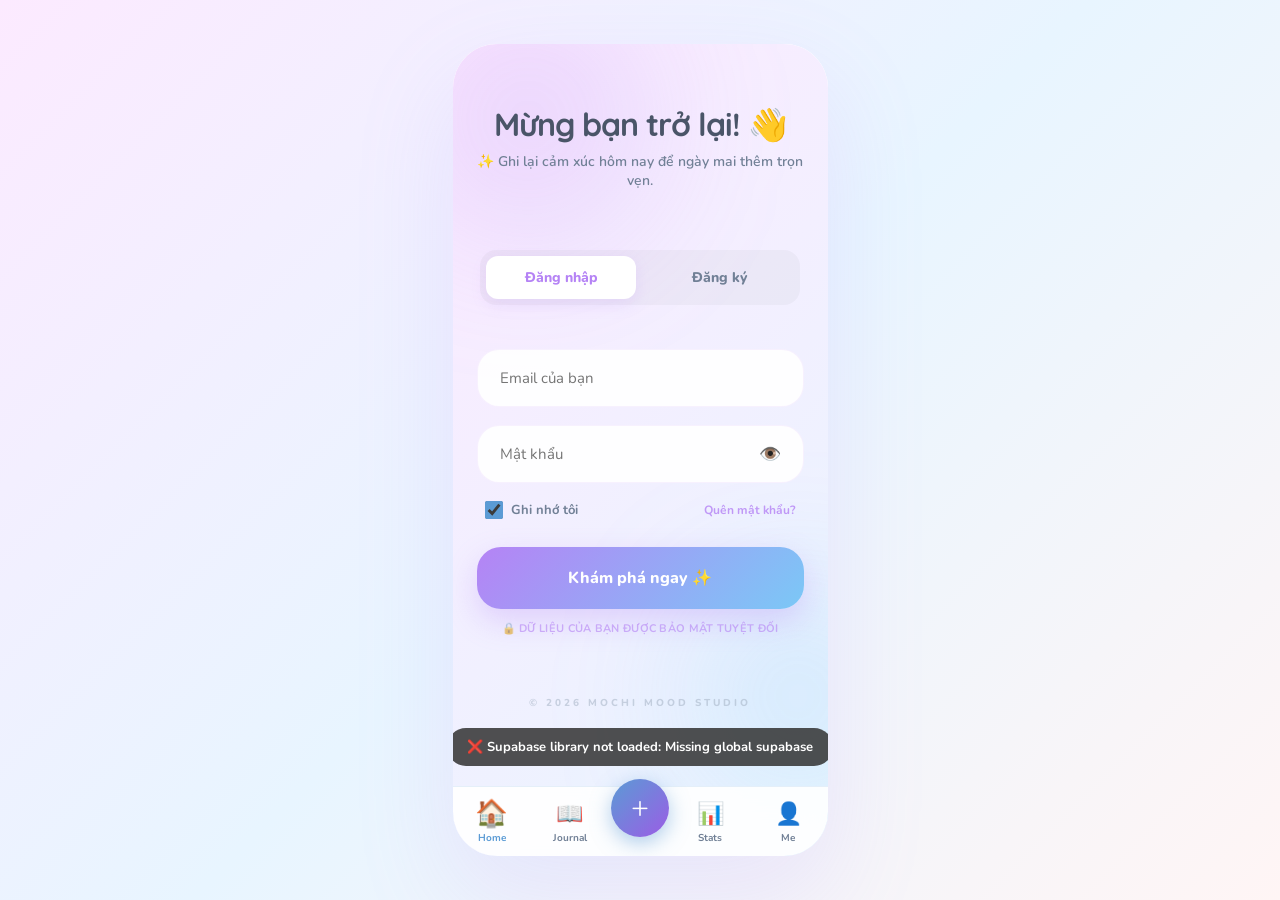
==== index.html @ 3e30e918 "refactor: flatten project structure by moving all files to root" ====
<!DOCTYPE html>
<html lang="vi">
<head>
  <script>
    // Tự động xóa sạch cache Service Worker để phục vụ phát triển (development mode)
    if ('serviceWorker' in navigator) {
      navigator.serviceWorker.getRegistrations().then(regs => {
        for (let reg of regs) reg.unregister();
      });
    }
    if ('caches' in window) {
      caches.keys().then(keys => {
        for (let key of keys) caches.delete(key);
      });
    }
  </script>
  <meta charset="UTF-8" />
  <meta name="viewport" content="width=device-width, initial-scale=1.0, viewport-fit=cover" />
  <title>Mochi Mood – Nhật ký cảm xúc của bạn ✨</title>
  <meta name="sb-url" content="https://eyjvkVvaweslcsfrjgbm.supabase.co" />
  <meta name="sb-key" content="sb_publishable_A7VDPI2kZVHI3D-C0dhsdA_kXlWSrO2" />
  <meta name="description" content="Ứng dụng nhật ký cảm xúc dễ thương, chữa lành. Ghi lại từng khoảnh khắc cuộc sống với Mochi Mood." />
  <link rel="preconnect" href="https://fonts.googleapis.com" />
  <link rel="preconnect" href="https://fonts.gstatic.com" crossorigin />
  <link href="https://fonts.googleapis.com/css2?family=Nunito:wght@400;500;600;700;800;900&family=Quicksand:wght@500;600;700&family=Playfair+Display:ital,wght@0,700;0,900;1,700&display=swap" rel="stylesheet" />
  <link rel="stylesheet" href="style.css" />
  <link rel="manifest" href="manifest.json" />
  <meta name="theme-color" content="#b583f5" />
  <link rel="apple-touch-icon" href="icon.png" />
  <link rel="icon" type="image/png" href="icon.png" />
</head>
<body>
  <!-- Desktop wrapper -->
  <div class="desktop-bg">
    <div class="phone-frame">


      <!-- ===================== SCREENS ===================== -->
      
      <!-- SCREEN: AUTH -->
      <div class="screen active" id="screen-auth">
        <!-- Decorative Blobs -->
        <div class="auth-blob blob-1"></div>
        <div class="auth-blob blob-2"></div>

        <div id="auth-header" class="auth-header-container">
          <h1 class="auth-header-title" id="auth-title">Mừng bạn trở lại! 👋</h1>
          <p class="auth-header-sub" id="auth-subtitle">✨ Ghi lại cảm xúc hôm nay để ngày mai thêm trọn vẹn.</p>
        </div>

        <div class="auth-tabs-container">
          <button id="auth-tab-login" class="auth-tab-btn active" onclick="switchAuthTab('login')">Đăng nhập</button>
          <button id="auth-tab-register" class="auth-tab-btn" onclick="switchAuthTab('register')">Đăng ký</button>
        </div>

        <div id="auth-form" class="auth-form-container">
          <!-- Register Only: Username -->
          <div id="auth-username-container" class="auth-field-container">
            <input type="text" id="auth-username" class="auth-input" placeholder="Tên hiển thị (VD: Mochi)">
          </div>

          <div class="auth-input-group">
            <input type="email" id="auth-email" class="auth-input" placeholder="Email của bạn">
          </div>
          
          <div class="auth-input-group">
            <div class="password-input-wrapper">
              <input type="password" id="auth-password" class="auth-input" placeholder="Mật khẩu">
              <button type="button" class="password-toggle-btn" onclick="togglePasswordVisibility('auth-password', this)">👁️</button>
            </div>
          </div>

          <!-- Register Only: Confirm Password -->
          <div id="auth-confirm-container" class="auth-field-container">
            <div class="password-input-wrapper">
              <input type="password" id="auth-confirm-password" class="auth-input" placeholder="Xác nhận mật khẩu">
              <button type="button" class="password-toggle-btn" onclick="togglePasswordVisibility('auth-confirm-password', this)">👁️</button>
            </div>
          </div>

          <!-- Login Only: Remember Me & Forgot Password -->
          <div id="auth-login-extras" class="auth-remember-row">
            <label class="auth-checkbox-group">
              <input type="checkbox" id="auth-remember" checked>
              <span class="auth-checkbox-label">Ghi nhớ tôi</span>
            </label>
            <a href="#" class="auth-forgot-link" onclick="showToast('💌 Tính năng sẽ sớm ra mắt!')">Quên mật khẩu?</a>
          </div>

          <button id="auth-submit-btn" class="auth-primary-btn" onclick="handleAuthSubmit()">Khám phá ngay ✨</button>
        </div>



        <p class="auth-security-notice">🔒 DỮ LIỆU CỦA BẠN ĐƯỢC BẢO MẬT TUYỆT ĐỐI</p>
        
        <p class="auth-footer-text">© 2026 Mochi Mood Studio</p>
      </div>

      <!-- SCREEN: HOME -->
      <div class="screen" id="screen-home">
        <!-- Clouds decoration -->
        <div class="cloud cloud-1">☁️</div>
        <div class="cloud cloud-2">☁️</div>
        <div class="cloud cloud-3">⛅</div>

        <div class="home-header">
          <div>
            <h1 class="greeting" id="greetingText">Chào buổi sáng! 🌸</h1>
            <p class="greeting-sub">Hôm nay là một ngày tuyệt vời để<br/>ghi lại những khoảnh khắc đáng nhớ</p>
          </div>
        </div>

        <div class="date-pill">
          <span>📅</span>
          <span id="currentDate">04 Tháng 5, 2026</span>
        </div>
        <!-- Streak Badge -->
        <div id="streakBadge" style="display:none;background:linear-gradient(135deg,#ff9a4d,#ff6b35);color:white;font-size:11px;font-weight:800;padding:5px 12px;border-radius:20px;margin:0 16px 4px;width:fit-content;align-items:center;gap:4px;box-shadow:0 2px 8px rgba(255,107,53,0.35);"></div>

        <!-- Partner Widget -->
        <div class="partner-widget" id="partnerWidget" onclick="showPartnerModal()">
          <div class="partner-widget-left">
            <div class="partner-avatar-sm">🐻</div>
            <div class="partner-dot online"></div>
          </div>
          <div class="partner-widget-info">
            <div class="partner-widget-name">Gấu của bạn 🐻</div>
            <div class="partner-widget-mood">😴 Buồn ngủ · hôm nay lúc 07:30</div>
          </div>
          <div class="partner-widget-react" onclick="event.stopPropagation();sendHeartToPartner()">
            <span id="partnerHeartBtn">🤍</span>
          </div>
        </div>

        <!-- Self-Care Rituals Widget -->
        <div id="ritualsWidget"></div>

        <!-- Highlight Cards Container -->
        <div id="homeHighlights">
          <!-- Injected by JS -->
        </div>

        <!-- Timeline -->
        <div class="timeline-container" id="timelineContainer">
          <!-- Items injected by JS -->
        </div>
      </div>

      <!-- SCREEN: JOURNAL -->
      <div class="screen" id="screen-journal">
        <div class="page-header">
          <h2 class="page-title">📖 Nhật ký</h2>
          <div class="view-toggle">
            <button class="view-btn active" id="listViewBtn" onclick="setView('list')">≡</button>
            <button class="view-btn" id="gridViewBtn" onclick="setView('grid')">⊞</button>
          </div>
        </div>

        <div class="search-bar">
          <span class="search-icon">🔍</span>
          <input type="text" placeholder="Tìm kiếm nhật ký..." class="search-input" id="journalSearch" oninput="filterJournal()" />
        </div>

        <div class="filter-chips">
          <button class="chip active" onclick="filterByMood('all', this)">Tất cả</button>
          <button class="chip" onclick="filterByMood('love', this)">❤️ Yêu</button>
          <button class="chip" onclick="filterByMood('happy', this)">⭐ Hào hứng</button>
          <button class="chip" onclick="filterByMood('peaceful', this)">💙 Bình yên</button>
          <button class="chip" onclick="filterByMood('tired', this)">😴 Mệt mỏi</button>
        </div>

        <div class="journal-list" id="journalList">
          <!-- Injected by JS -->
        </div>
      </div>

      <!-- SCREEN: STATS -->
      <div class="screen" id="screen-stats">
        <div class="stats-header" style="display:flex;justify-content:space-between;align-items:center;margin-bottom:20px;padding:0 4px">
          <div class="page-title">📊 Thống kê</div>
          <div class="stats-header-icons" style="display:flex;gap:8px;align-items:center">
            <div class="notif-bell-wrapper" onclick="window.toggleNotifCenter()" style="position:relative;cursor:pointer">
              <button class="icon-btn" style="background:white;box-shadow:0 4px 12px rgba(0,0,0,0.05);border-radius:50%;width:40px;height:40px;border:none;font-size:18px">🔔</button>
              <span id="notifCount" class="notif-badge" style="display:none">0</span>
            </div>
            <button class="icon-btn" onclick="showSecurityModal()" style="background:white;box-shadow:0 4px 12px rgba(0,0,0,0.05);border-radius:50%;width:40px;height:40px;border:none;font-size:18px">🔒</button>
          </div>
        </div>

        <!-- Calendar -->
        <div class="pastel-card" id="statsCalCard">
          <div class="calendar-nav">
            <button class="nav-arrow" onclick="changeMonth(-1)">‹</button>
            <span class="calendar-month" id="calMonth">May, 2026</span>
            <button class="nav-arrow" onclick="changeMonth(1)">›</button>
          </div>
          <div class="calendar-grid" id="calendarGrid">
            <!-- Injected by JS -->
          </div>
        </div>



        <div class="stats-card" id="statsPieCard">
          <div class="stats-card-title">🥧 Phân bổ cảm xúc tháng này</div>
          <div class="pie-wrapper" style="position:relative; display:flex; justify-content:center; align-items:center; padding: 20px 0;">
            <canvas id="moodPieChart" width="240" height="240" style="cursor:pointer"></canvas>
            <div id="pieTooltip" class="pie-tooltip" style="display:none"></div>
          </div>
        </div>

        <div style="height:80px"></div>
      </div>

      <!-- MODAL: Photo Gallery -->
      <div class="modal-overlay" id="photoGalleryModal" onclick="closeModal('photoGalleryModal',event)">
        <div class="modal-sheet full-sheet">
          <div class="sheet-handle"></div>
          <h3 class="modal-title">🖼️ Bộ sưu tập ảnh</h3>
          <p class="modal-sub" id="gallerySubtitle">Tất cả ảnh bạn đã lưu trong nhật ký</p>
          <div id="galleryGrid" class="gallery-grid"></div>
          <div id="galleryEmpty" style="display:none;text-align:center;padding:40px 0;color:#a0aec0;font-size:13px">🌸 Chưa có ảnh nào được lưu.<br/>Hãy thêm ảnh khi viết nhật ký nhé!</div>
          <button class="close-btn" onclick="closeModal('photoGalleryModal')">Đóng</button>
        </div>
      </div>

      <!-- SCREEN: ME -->
      <div class="screen" id="screen-me">
        <div class="profile-header">
          <div class="avatar-wrapper" onclick="openAvatarEdit()">
            <div class="avatar" id="profileAvatar">🐰</div>
            <div class="avatar-badge">✨</div>
          </div>
          <div class="profile-name" id="profileName">Mochi Chan</div>
          <div class="profile-sub" id="profileBio">Yêu cuộc sống từng khoảnh khắc nhỏ 🌸</div>
        </div>

        <!-- Streak -->
        <div class="streak-card">
          <div class="streak-item">
            <span class="streak-num" id="meStreakNum">0</span>
            <span class="streak-label">🔥 Streak</span>
          </div>
          <div class="streak-divider"></div>
          <div class="streak-item">
            <span class="streak-num" id="meTotalEntries">0</span>
            <span class="streak-label">📝 Nhật ký</span>
          </div>
          <div class="streak-divider"></div>
          <div class="streak-item">
            <span class="streak-num" id="meTotalDays">0</span>
            <span class="streak-label">📅 Ngày</span>
          </div>
        </div>

        <!-- Partner Card: Shows when connected -->
        <div class="partner-connect-card" id="partnerCard" style="display:none">
          <div class="partner-connect-header">
            <div class="partner-connect-title">💑 Bạn đồng hành</div>
            <div class="partner-connect-sub">Chia sẻ nhật ký với người thân yêu</div>
          </div>
          <div id="partnerConnectedView">
            <div class="partner-profile-row">
              <div class="partner-profile-pair">
                <div class="pair-avatar me">🐰</div>
                <div class="pair-heart">💕</div>
                <div class="pair-avatar them">🐻</div>
              </div>
              <div class="partner-profile-info">
                <div class="partner-name-big">Gấu của bạn 🐻</div>
                <div class="partner-status-row"><span class="online-dot"></span> Đang hoạt động</div>
              </div>
            </div>
            <div class="partner-action-row">
              <button class="partner-btn view" onclick="showSharedTimeline()">👁️ Xem nhật ký chung</button>
              <button class="partner-btn msg" onclick="showPartnerChat()">💌 Nhắn tin nhanh</button>
            </div>
            <div class="partner-privacy-row">
              <span class="partner-privacy-label">🔒 Quyền riêng tư</span>
              <select class="privacy-select" id="privacyLevel">
                <option value="all">Chia sẻ tất cả</option>
                <option value="mood">Chỉ mood, không text</option>
                <option value="none">Không chia sẻ tạm thời</option>
              </select>
            </div>
            <button class="partner-disconnect-btn" onclick="disconnectPartner()">Ngắt kết nối</button>
          </div>
        </div>

        <!-- Badges -->
        <div class="pastel-card">
          <h3 class="card-title">🏆 Thành tựu của tôi</h3>
          <div class="badge-grid" id="badgeGrid">
            <div class="badge locked" id="badge-newbie" title="Viết nhật ký đầu tiên">🐣<span>Lính mới</span></div>
            <div class="badge locked" id="badge-streak7" title="Đạt chuỗi 7 ngày liên tiếp">🔥<span>Bền bỉ</span></div>
            <div class="badge locked" id="badge-moods" title="Trải nghiệm 5 loại cảm xúc">🌈<span>Đa cảm</span></div>
            <div class="badge locked" id="badge-photo" title="Lưu giữ khoảnh khắc với ảnh">📸<span>Nghệ sĩ</span></div>
            <div class="badge locked" id="badge-partner" title="Kết nối với người thương">💖<span>Gắn kết</span></div>
            <div class="badge locked" id="badge-master" title="Đạt chuỗi 30 ngày liên tiếp">🏆<span>Master</span></div>
          </div>
        </div>

        <!-- Premium Connection Card (Shows when not connected) -->
        <div id="partnerDisconnectedView">
          <div class="me-section-title">Kết nối</div>
          <div class="me-premium-card">
            <div class="me-id-container">
              <div class="me-id-label-row">
                <span class="me-id-label">Mã cá nhân của bạn</span>
              </div>
              <div class="me-id-display-box" onclick="copyMyId()">
                <span class="me-id-value" id="myIdDisplay">CHƯA CÓ MÃ</span>
                <span class="me-id-copy-hint">Sao chép 📋</span>
              </div>
              <p style="font-size:11px;color:#a0aec0;margin:0;text-align:center">Chia sẻ mã này để người thương tìm thấy bạn nhé! ✨</p>
            </div>
            
            <div style="height:20px;border-bottom:1px solid rgba(0,0,0,0.03);margin-bottom:20px"></div>
            
            <div class="me-connect-title">Kết nối với người thương</div>
            <div class="me-connect-row">
              <input type="text" id="partnerIdInput" class="me-connect-input" placeholder="Nhập mã 6 ký tự...">
              <button onclick="connectPartner()" class="me-connect-btn">Kết nối</button>
            </div>
            <div id="partnerStatus" style="font-size:12px;color:#718096;margin-top:10px;text-align:center">Chưa kết nối</div>
          </div>
        </div>

        <!-- Mochi Shop Entrance -->
        <div class="me-section-title">Tiệm tạp hóa Mochi 🏪</div>
        <div class="me-premium-card" onclick="window.openMochiShop()" style="cursor:pointer; background:linear-gradient(135deg, rgba(255,240,245,0.8), rgba(240,245,255,0.8)); border:1.5px solid rgba(181,131,245,0.25); box-shadow:0 8px 24px rgba(181,131,245,0.08); margin-bottom: 24px;">
          <div style="display:flex; justify-content:space-between; align-items:center;">
            <div style="display:flex; align-items:center; gap:16px;">
              <span style="font-size:32px">🏪</span>
              <div>
                <div style="font-weight:800; font-size:15px; color:var(--text)">Ghé tiệm tạp hóa Mochi</div>
                <div style="font-size:12px; color:#718096; margin-top:2px;">Dùng hạt sương 💧 đổi khung và quà xịn sò</div>
              </div>
            </div>
            <div style="display:flex; align-items:center; gap:8px; background:white; padding:6px 12px; border-radius:20px; box-shadow:0 4px 10px rgba(0,0,0,0.03);">
              <span style="font-size:14px">💧</span>
              <span id="meDewsCount" style="font-weight:900; font-size:14px; color:#3182ce">0</span>
              <span style="font-size:14px; color:#cbd5e0; margin-left:4px">›</span>
            </div>
          </div>
        </div>

        <!-- Premium Settings Card -->
        <div class="me-section-title">Cài đặt</div>
        <div class="me-premium-card">
          <div class="me-setting-item">
            <div class="me-setting-icon-box">🖼️</div>
            <div class="me-setting-content">
              <div class="me-setting-label">Hình nền theo ảnh</div>
              <div class="me-setting-sub">Tự động đổi màu nền theo ảnh nhật ký</div>
            </div>
            <label class="toggle"><input type="checkbox" checked id="wallpaperToggle" onchange="toggleWallpaper()"/><span class="slider"></span></label>
          </div>
          
          <div class="me-setting-item" onclick="showLanguageModal()">
            <div class="me-setting-icon-box">🌐</div>
            <div class="me-setting-content">
              <div class="me-setting-label">Ngôn ngữ</div>
              <div class="me-setting-sub">Chọn ngôn ngữ hiển thị ưu thích</div>
            </div>
            <div class="me-setting-right">
              <span class="me-setting-value" id="langValue">Tiếng Việt</span>
              <span class="me-setting-arrow">›</span>
            </div>
          </div>

          <div class="me-setting-item" onclick="showMoodSetModal()">
            <div class="me-setting-icon-box">😊</div>
            <div class="me-setting-content">
              <div class="me-setting-label">Bộ cảm xúc</div>
              <div class="me-setting-sub">Thay đổi phong cách emoji Mochi</div>
            </div>
            <div class="me-setting-right">
              <span class="me-setting-value" id="moodSetValue">Mochi</span>
              <span class="me-setting-arrow">›</span>
            </div>
          </div>

          <div class="me-setting-item" onclick="showSecurityModal()">
            <div class="me-setting-icon-box">🔒</div>
            <div class="me-setting-content">
              <div class="me-setting-label">Bảo mật ứng dụng</div>
              <div class="me-setting-sub">FaceID, vân tay hoặc mật khẩu</div>
            </div>
            <div class="me-setting-right">
              <span class="me-setting-value" id="securityValue">FaceID</span>
              <span class="me-setting-arrow">›</span>
            </div>
          </div>

          <div class="me-setting-item" onclick="window.showPwaInstallModal()">
            <div class="me-setting-icon-box">📱</div>
            <div class="me-setting-content">
              <div class="me-setting-label">Cài đặt ứng dụng (PWA)</div>
              <div class="me-setting-sub">Cài đặt Mochi Mood vào màn hình chính</div>
            </div>
            <div class="me-setting-right">
              <span class="me-setting-value" id="pwaStatusValue" style="color: var(--accent); font-weight: 800;">Xem</span>
              <span class="me-setting-arrow">›</span>
            </div>
          </div>

          <div class="me-setting-item" onclick="showNotifModal()">
            <div class="me-setting-icon-box">🔔</div>
            <div class="me-setting-content">
              <div class="me-setting-label">Nhắc nhở viết nhật ký</div>
              <div class="me-setting-sub">Nhận thông báo ghi lại cảm xúc hàng ngày</div>
            </div>
            <div class="me-setting-right">
              <span class="me-setting-value" id="reminderValue">21:00</span>
              <span class="me-setting-arrow">›</span>
            </div>
          </div>
        </div>
        <button onclick="logout()" style="width: calc(100% - 32px); margin: 0 16px 20px; padding: 16px; background: rgba(255, 0, 0, 0.05); color: #ff4d4f; border: 1px solid rgba(255, 0, 0, 0.1); border-radius: 18px; font-weight: 800; font-size: 14px; cursor: pointer;">Đăng xuất 👋</button>
        <div style="height:80px"></div>
      </div>

      <!-- ===================== FAB + MODALS ===================== -->

      <!-- Camera Live Preview Modal -->
      <div class="modal-overlay" id="cameraModal" onclick="if(event.target===this) closeCameraModal()">
        <div class="modal-sheet camera-sheet">
          <div class="sheet-handle"></div>
          <!-- Photo count badge -->
          <div id="camPhotoCount" class="cam-count-badge" style="display:none">📸 <span id="camCountNum">0</span> ảnh</div>
          <div class="camera-preview-wrapper">
            <video id="cameraVideo" class="camera-video mirrored" autoplay playsinline></video>
            <canvas id="cameraCanvas" style="display:none"></canvas>
            <div class="camera-frame-overlay">
              <div class="camera-corner tl"></div>
              <div class="camera-corner tr"></div>
              <div class="camera-corner bl"></div>
              <div class="camera-corner br"></div>
            </div>
          </div>
          <div class="camera-controls">
            <button class="cam-ctrl-btn" onclick="flipCamera()" title="Đổi camera" id="flipBtn">🔀</button>
            <button class="cam-shutter-btn" onclick="takePhoto()" id="shutterBtn">
              <div class="shutter-ring"><div class="shutter-inner"></div></div>
            </button>
            <button class="cam-ctrl-btn" onclick="closeCameraModal()" title="Đóng">✕</button>
          </div>
          <!-- Captured thumbnails strip -->
          <div id="camThumbnailStrip" class="cam-thumbnail-strip" style="display:none">
            <div id="camThumbList" class="cam-thumb-list"></div>
            <button class="cam-done-btn" onclick="doneMultiPhoto()">✅ Xong (<span id="camDoneCount">0</span> ảnh)</button>
          </div>
          <!-- Single photo preview (after shutter) -->
          <div id="photoPreviewRow" class="photo-preview-row" style="display:none">
            <img id="capturedPreview" class="captured-img" src="" alt="ảnh vừa chụp"/>
            <div class="photo-actions">
              <button class="photo-action-btn retry" onclick="retakePhoto()">🔁 Chụp lại</button>
              <button class="photo-action-btn add-more" onclick="addMorePhoto()">➕ Thêm ảnh</button>
              <button class="photo-action-btn use" onclick="usePhoto()">✅ Dùng</button>
            </div>
          </div>
        </div>
      </div>


      <!-- MODAL: Camera Source Selection -->
      <div class="modal-overlay" id="cameraSourceModal" onclick="if(event.target===this) this.classList.remove('open')">
        <div class="modal-sheet source-sheet">
          <div class="sheet-handle"></div>
          <div class="source-title">Thêm hình ảnh 📸</div>
          <div class="source-options">
            <div class="source-opt" onclick="openLiveCamera()">
              <div class="source-icon">📷</div>
              <div class="source-label">Chụp ảnh mới</div>
            </div>
            <div class="source-opt" onclick="document.getElementById('albumInput').click(); document.getElementById('cameraSourceModal').classList.remove('open')">
              <div class="source-icon">🖼️</div>
              <div class="source-label">Chọn từ album</div>
            </div>
          </div>
          <button class="source-cancel" onclick="document.getElementById('cameraSourceModal').classList.remove('open')">Hủy</button>
        </div>
      </div>
      <input type="file" accept="image/*" multiple id="albumInput" style="display:none" onchange="useAlbumPhotos(event)"/>

      <!-- MODAL: Mood Picker (Step 1) -->
      <div class="modal-overlay" id="moodPickerModal" onclick="closeMoodPicker(event)">
        <div class="modal-sheet" id="moodPickerSheet">
          <div class="sheet-handle"></div>
          <h3 class="modal-title">Chọn cảm xúc</h3>
          <p class="modal-sub">Chạm vào emoji để bắt đầu viết nhật ký.</p>
          <div class="emoji-grid" id="moodPickerGrid">
            <!-- Rendered dynamically by entry.js -->
          </div>
          <button class="close-btn" onclick="closeMoodPicker()">Đóng</button>
        </div>
      </div>


      <!-- MODAL: Write Entry (Step 2) -->
      <div class="modal-overlay" id="writeModal" onclick="closeWriteModal(event)">
        <div class="modal-sheet full-sheet" id="writeSheet">
          <div class="sheet-handle"></div>
          <div class="write-header">
            <div class="selected-mood-badge" id="selectedMoodBadge">❤️ Yêu</div>
            <div class="write-time" id="writeTime">09:17</div>
          </div>
          <textarea class="write-textarea" id="writeTextarea" placeholder="Hôm nay bạn có gì muốn kể không?..."></textarea>

          <!-- Activity tags -->
          <div class="activity-section">
            <p class="activity-title" style="display:flex;justify-content:space-between;align-items:center">
              <span>🏷️ Hoạt động</span>
              <button onclick="toggleCustomTagInput()" style="background:none;border:none;color:var(--accent);font-size:12px;font-weight:700;cursor:pointer">+ Thêm tag</button>
            </p>
            <div id="customTagInputRow" style="display:none;margin-bottom:10px;gap:6px">
              <input type="text" id="customTagInput" placeholder="Ví dụ: ☕ Cà phê" style="flex:1;padding:8px 12px;border:1px solid #e2e8f0;border-radius:8px;font-family:inherit;font-size:12px;outline:none" onkeypress="if(event.key==='Enter') addCustomTag()">
              <button onclick="addCustomTag()" style="padding:8px 12px;background:var(--accent);color:white;border:none;border-radius:8px;font-weight:700;cursor:pointer">Thêm</button>
            </div>
            <div class="activity-chips" id="activityChips">
              <!-- Rendered by JS -->
            </div>
          </div>


          <!-- Image preview -->
          <div class="image-preview-area" id="imagePreviewArea" style="display:none">
            <div class="img-preview-list" id="imgPreviewList"></div>
          </div>

          <!-- Share with partner toggle -->
          <div class="share-partner-row" id="sharePartnerRow">
            <span class="share-partner-label">🔗 Chia sẻ với Gấu của bạn 🐻</span>
            <label class="toggle"><input type="checkbox" id="shareWithPartner" checked/><span class="slider"></span></label>
          </div>

          <div class="write-toolbar">
            <button class="toolbar-btn" title="Thêm ảnh" onclick="showCameraSource()">📷</button>
            <button class="save-btn" onclick="saveEntry()">Lưu 💾</button>
          </div>

        </div>
      </div>

      <!-- MODAL: Day Detail -->
      <div class="modal-overlay" id="dayDetailModal" onclick="closeDayDetail(event)">
        <div class="modal-sheet full-sheet" id="dayDetailSheet">
          <div class="sheet-handle"></div>
          <div class="day-detail-header" style="display:flex;align-items:center;justify-content:space-between;margin-bottom:16px">
            <button class="nav-arrow" onclick="prevDay()">‹</button>
            <div style="flex:1;text-align:center">
              <div class="day-detail-date" id="detailDate">3 Tháng 5, 2026</div>
              <div class="day-detail-dow" id="detailDow" style="display:inline-block;margin-right:8px">Chủ Nhật</div>
              <button onclick="openAddEventModal()" style="background:none;border:none;color:var(--accent);font-weight:800;font-size:12px;cursor:pointer;padding:4px 8px;border-radius:12px;background:#f7f0ff">+ Sự kiện</button>
            </div>
            <button class="nav-arrow" onclick="nextDay()">›</button>
          </div>
          <div id="dayDetailContent" class="day-detail-content"></div>
        </div>
      </div>

      <!-- MODAL: Add Event -->
      <div class="modal-overlay" id="eventModal" onclick="closeModal('eventModal',event)">
        <div class="modal-sheet">
          <div class="sheet-handle"></div>
          <h3 class="modal-title">📅 Thêm sự kiện</h3>
          <p class="modal-sub" id="eventModalDate">Cho ngày 20 Tháng 5, 2026</p>
          
          <label style="font-size:12px;font-weight:700;color:#718096;display:block;margin-bottom:6px">Tên sự kiện</label>
          <input type="text" id="eventNameInput" placeholder="VD: Nhận lương, Kỷ niệm..." maxlength="30"
            style="width:100%;padding:10px 14px;border:1.5px solid #e2e8f0;border-radius:12px;font-family:inherit;font-size:14px;font-weight:600;outline:none;box-sizing:border-box;margin-bottom:12px"
            onfocus="this.style.borderColor='#b583f5'" onblur="this.style.borderColor='#e2e8f0'">
            
          <label style="font-size:12px;font-weight:700;color:#718096;display:block;margin-bottom:6px">Icon</label>
          <div class="emoji-grid" style="grid-template-columns:repeat(6,1fr);margin-bottom:12px">
            <div class="emoji-item event-icon-opt" onclick="selectEventIcon('💰', this)"><div class="emoji-face">💰</div></div>
            <div class="emoji-item event-icon-opt" onclick="selectEventIcon('🎂', this)"><div class="emoji-face">🎂</div></div>
            <div class="emoji-item event-icon-opt" onclick="selectEventIcon('✈️', this)"><div class="emoji-face">✈️</div></div>
            <div class="emoji-item event-icon-opt" onclick="selectEventIcon('🎉', this)"><div class="emoji-face">🎉</div></div>
            <div class="emoji-item event-icon-opt" onclick="selectEventIcon('💑', this)"><div class="emoji-face">💑</div></div>
            <div class="emoji-item event-icon-opt" onclick="selectEventIcon('🗓️', this)"><div class="emoji-face">🗓️</div></div>
          </div>

          <label style="font-size:12px;font-weight:700;color:#718096;display:block;margin-bottom:6px">Lặp lại</label>
          <select id="eventRepeatSelect" style="width:100%;padding:10px 14px;border:1.5px solid #e2e8f0;border-radius:12px;font-family:inherit;font-size:14px;font-weight:600;outline:none;box-sizing:border-box;margin-bottom:20px;appearance:none;background:white">
            <option value="none">Không lặp (Chỉ một lần)</option>
            <option value="monthly">Hàng tháng (Cùng ngày này)</option>
            <option value="yearly">Hàng năm (Cùng ngày tháng này)</option>
          </select>

          <button onclick="saveCustomEvent()" style="width:100%;padding:14px;background:linear-gradient(135deg,#b583f5,#7bc8f6);color:white;border:none;border-radius:16px;font-weight:800;font-size:15px;cursor:pointer;font-family:inherit">💾 Lưu sự kiện</button>
          <button class="close-btn" onclick="closeModal('eventModal')">Hủy</button>
        </div>
      </div>

      <div class="modal-overlay" id="securityModal" onclick="closeModal('securityModal',event)">
        <div class="modal-sheet">
          <div class="sheet-handle"></div>
          <h3 class="modal-title">🔒 Bảo mật ứng dụng</h3>
          <p class="modal-sub">Chọn phương thức bảo vệ nhật ký của bạn</p>
          <div class="emoji-grid" style="grid-template-columns: 1fr; gap: 8px;">
            <div class="emoji-item" onclick="selectSecurityOption('pin')" style="flex-direction: row; justify-content: space-between; padding: 16px; width: 100%; box-sizing: border-box;">
              <div style="display: flex; align-items: center; gap: 12px;">
                <span style="font-size: 24px;">🔢</span>
                <span style="font-size: 14px; font-weight: 700;">Mã PIN</span>
              </div>
              <span style="color: #cbd5e0;">›</span>
            </div>
            <div class="emoji-item" onclick="selectSecurityOption('none')" style="flex-direction: row; justify-content: space-between; padding: 16px; width: 100%; box-sizing: border-box;">
              <div style="display: flex; align-items: center; gap: 12px;">
                <span style="font-size: 24px;">🚫</span>
                <span style="font-size: 14px; font-weight: 700;">Tắt bảo mật</span>
              </div>
              <span style="color: #cbd5e0;">›</span>
            </div>
          </div>
          <button class="close-btn" onclick="closeModal('securityModal')">Hủy</button>
        </div>
      </div>

      <!-- MODAL: Notif -->
      <div class="modal-overlay" id="notifModal" onclick="closeModal('notifModal',event)">
        <div class="modal-sheet">
          <div class="sheet-handle"></div>
          <h3 class="modal-title">🔔 Nhắc nhở viết nhật ký</h3>
          <p class="modal-sub">Chọn giờ bạn muốn được nhắc nhở mỗi ngày</p>
          <input type="time" value="21:00" class="time-input" id="reminderTime"/>
          <div style="height:12px"></div>
          <button class="save-btn" style="width:100%" onclick="saveReminder()">Lưu nhắc nhở</button>
          <div style="height:8px"></div>
          <button class="close-btn" onclick="closeModal('notifModal')">Đóng</button>
        </div>
      </div>

      <!-- MODAL: PWA Install -->
      <div class="modal-overlay" id="pwaInstallModal" onclick="closeModal('pwaInstallModal',event)">
        <div class="modal-sheet">
          <div class="sheet-handle"></div>
          <h3 class="modal-title">📱 Cài đặt Mochi Mood PWA</h3>
          <p class="modal-sub">Trải nghiệm mượt mà, đầy đủ tính năng và sử dụng offline</p>
          
          <div class="pwa-tabs" style="display:flex;gap:4px;background:#f7f0ff;padding:4px;border-radius:12px;margin-bottom:16px;">
            <button class="pwa-tab active" id="pwab-ios" onclick="window.switchPwaTab('ios')" style="flex:1;padding:8px;border:none;border-radius:8px;background:none;font-weight:700;font-size:12px;cursor:pointer;color:#718096;">🍎 iOS</button>
            <button class="pwa-tab" id="pwab-android" onclick="window.switchPwaTab('android')" style="flex:1;padding:8px;border:none;border-radius:8px;background:none;font-weight:700;font-size:12px;cursor:pointer;color:#718096;">🤖 Android</button>
            <button class="pwa-tab" id="pwab-desktop" onclick="window.switchPwaTab('desktop')" style="flex:1;padding:8px;border:none;border-radius:8px;background:none;font-weight:700;font-size:12px;cursor:pointer;color:#718096;">💻 PC / Mac</button>
          </div>
          
          <!-- Tab content: iOS -->
          <div class="pwa-content" id="pwa-content-ios" style="display:none; font-size:13px; color:#4a5568; line-height:1.6;">
            <div style="background:#fff5f7;padding:12px;border-radius:12px;margin-bottom:12px;border:1px solid #ffe3e8;display:flex;align-items:center;gap:8px;">
              <span style="font-size:18px;">💡</span>
              <span><b>Yêu cầu:</b> Mở trang bằng trình duyệt <b>Safari</b> trên iPhone của bạn.</span>
            </div>
            <ol style="margin:0;padding-left:20px;">
              <li style="margin-bottom:8px;">Bấm vào biểu tượng <b>Chia sẻ</b> 📤 (Share) trên thanh công cụ của Safari ở dưới cùng.</li>
              <li style="margin-bottom:8px;">Cuộn xuống dưới và chọn <b>"Thêm vào MH chính"</b> ➕ (Add to Home Screen).</li>
              <li style="margin-bottom:8px;">Bấm <b>"Thêm"</b> (Add) ở góc trên bên phải để hoàn tất!</li>
            </ol>
          </div>
          
          <!-- Tab content: Android -->
          <div class="pwa-content" id="pwa-content-android" style="display:none; font-size:13px; color:#4a5568; line-height:1.6;">
            <div id="pwaAndroidAuto" style="margin-bottom:12px;display:none;">
              <button onclick="window.triggerPwaInstall()" class="save-btn" style="width:100%;background:linear-gradient(135deg,#ff9a4d,#ff6b35);">Cài đặt ngay ✨</button>
              <div style="text-align:center;font-size:11px;color:#a0aec0;margin-top:6px;">Bấm nút để cài đặt tự động vào điện thoại của bạn</div>
            </div>
            <div style="background:#f0f7ff;padding:12px;border-radius:12px;margin-bottom:12px;border:1px solid #d2e4ff;display:flex;align-items:center;gap:8px;">
              <span style="font-size:18px;">💡</span>
              <span><b>Yêu cầu:</b> Mở trang bằng trình duyệt <b>Chrome</b> trên điện thoại.</span>
            </div>
            <ol style="margin:0;padding-left:20px;">
              <li style="margin-bottom:8px;">Bấm vào dấu <b>3 chấm</b> ⠇ ở góc trên bên phải Chrome.</li>
              <li style="margin-bottom:8px;">Chọn <b>"Cài đặt ứng dụng"</b> 📲 (Install app) hoặc <b>"Thêm vào màn hình chính"</b>.</li>
              <li style="margin-bottom:8px;">Xác nhận để Mochi hiển thị ngoài màn hình của bạn.</li>
            </ol>
          </div>
          
          <!-- Tab content: Desktop -->
          <div class="pwa-content" id="pwa-content-desktop" style="display:none; font-size:13px; color:#4a5568; line-height:1.6;">
            <div id="pwaDesktopAuto" style="margin-bottom:12px;display:none;">
              <button onclick="window.triggerPwaInstall()" class="save-btn" style="width:100%;background:linear-gradient(135deg,#b583f5,#7bc8f6);">Cài đặt ngay ✨</button>
              <div style="text-align:center;font-size:11px;color:#a0aec0;margin-top:6px;">Cài đặt Mochi Mood làm ứng dụng Desktop độc lập</div>
            </div>
            <ol style="margin:0;padding-left:20px;">
              <li style="margin-bottom:8px;">Tìm và bấm vào biểu tượng cài đặt 🖥️ (Install) ở thanh địa chỉ của trình duyệt (góc trên bên phải).</li>
              <li style="margin-bottom:8px;">Hoặc bấm dấu <b>3 chấm</b> góc trên bên phải, chọn <b>"Lưu và chia sẻ"</b> -> <b>"Cài đặt trang này làm ứng dụng..."</b>.</li>
              <li style="margin-bottom:8px;">Xác nhận cài đặt để khởi chạy Mochi Mood như một app độc lập.</li>
            </ol>
          </div>
          
          <div style="height:16px"></div>
          <button class="close-btn" onclick="closeModal('pwaInstallModal')">Đóng</button>
        </div>
      </div>

      <!-- MODAL: Mochi Shop -->
      <div class="modal-overlay" id="mochiShopModal" onclick="closeModal('mochiShopModal',event)">
        <div class="modal-sheet" style="max-height:85vh; display:flex; flex-direction:column; padding-bottom: 20px;">
          <div class="sheet-handle"></div>
          
          <div style="display:flex; justify-content:space-between; align-items:center; margin-bottom:16px;">
            <div>
              <h3 class="modal-title" style="margin:0">🏪 Tiệm tạp hóa Mochi</h3>
              <p class="modal-sub" style="margin:2px 0 0 0">Đổi hạt sương ngọt ngào lấy quà xịn</p>
            </div>
            <div class="dews-badge" style="background:#e0f2fe; padding:8px 14px; border-radius:20px; display:flex; align-items:center; gap:6px;">
              <span style="font-size:16px">💧</span>
              <span id="shopDewsCount" style="font-weight:900; font-size:16px; color:#0284c7">0</span>
            </div>
          </div>

          <div class="shop-tabs" style="display:flex; gap:4px; background:#f3f4f6; padding:4px; border-radius:12px; margin-bottom:16px;">
            <button class="pwa-tab active" id="shopt-frames" onclick="window.switchShopTab('frames')" style="flex:1; padding:8px; border:none; border-radius:8px; background:none; font-weight:700; font-size:12px; cursor:pointer; color:#718096;">🖼️ Khung</button>
            <button class="pwa-tab" id="shopt-wallpapers" onclick="window.switchShopTab('wallpapers')" style="flex:1; padding:8px; border:none; border-radius:8px; background:none; font-weight:700; font-size:12px; cursor:pointer; color:#718096;">🎨 Nền</button>
            <button class="pwa-tab" id="shopt-mascot" onclick="window.switchShopTab('mascot')" style="flex:1; padding:8px; border:none; border-radius:8px; background:none; font-weight:700; font-size:12px; cursor:pointer; color:#718096;">🐰 Nuôi Mochi</button>
          </div>

          <div style="flex:1; overflow-y:auto; padding-right:4px;" id="shopItemsContainer">
            <!-- Dynamic Content based on selected tab -->
          </div>

          <div style="height:12px"></div>
          <button class="close-btn" onclick="closeModal('mochiShopModal')" style="width:100%">Đóng tiệm</button>
        </div>
      </div>

      <!-- MODAL: Invite Partner -->
      <div class="modal-overlay" id="inviteModal" onclick="closeModal('inviteModal',event)">
        <div class="modal-sheet">
          <div class="sheet-handle"></div>
          <h3 class="modal-title">📨 Mời bạn đồng hành</h3>
          <p class="modal-sub">Gửi mã này cho người bạn muốn kết nối<br/>Mã có hiệu lực trong 24 giờ</p>
          <div class="invite-code-box">
            <div class="invite-code" id="inviteCode">M0CH14</div>
            <button class="copy-code-btn" onclick="copyInviteCode()">📋 Sao chép</button>
          </div>
          <div class="invite-share-row">
            <button class="share-app-btn" onclick="shareViaApp('zalo')">💬 Zalo</button>
            <button class="share-app-btn" onclick="shareViaApp('mess')">📘 Messenger</button>
            <button class="share-app-btn" onclick="shareViaApp('sms')">📱 SMS</button>
          </div>
          <p style="font-size:11px;color:#a0aec0;text-align:center;margin-top:8px">Người kia sẽ thấy mood hàng ngày của bạn<br/>theo quyền riêng tư bạn đã chọn</p>
          <button class="close-btn" onclick="closeModal('inviteModal')">Đóng</button>
        </div>
      </div>

      <!-- MODAL: Join via Code -->
      <div class="modal-overlay" id="joinModal" onclick="closeModal('joinModal',event)">
        <div class="modal-sheet">
          <div class="sheet-handle"></div>
          <h3 class="modal-title">🔗 Nhập mã mời</h3>
          <p class="modal-sub">Nhập mã 6 ký tự từ người bạn muốn kết nối</p>
          <input type="text" class="code-input" id="joinCodeInput" maxlength="6" placeholder="VD: M0CH14" oninput="this.value=this.value.toUpperCase()"/>
          <div style="height:12px"></div>
          <button class="save-btn" style="width:100%" onclick="joinWithCode()">Kết nối 💑</button>
          <div style="height:8px"></div>
          <button class="close-btn" onclick="closeModal('joinModal')">Đóng</button>
        </div>
      </div>

      <!-- MODAL: Shared Timeline -->
      <div class="modal-overlay" id="sharedTimelineModal" onclick="closeModal('sharedTimelineModal',event)">
        <div class="modal-sheet full-sheet">
          <div class="sheet-handle"></div>
          <h3 class="modal-title">💕 Nhật ký chung</h3>
          <p class="modal-sub">Hành trình của hai bạn cùng nhau</p>
          <div class="shared-tabs">
            <button class="shared-tab active" id="stab-both" onclick="switchSharedTab('both',this)">Cả hai</button>
            <button class="shared-tab" id="stab-me" onclick="switchSharedTab('me',this)">🐰 Tôi</button>
            <button class="shared-tab" id="stab-partner" onclick="switchSharedTab('partner',this)">🐻 Gấu</button>
          </div>
          <div class="chat-quick-reacts">
            <button class="quick-react" onclick="sendQuickReact('❤️')">❤️</button>
            <button class="quick-react" onclick="sendQuickReact('🤗')">🤗</button>
            <button class="quick-react" onclick="sendQuickReact('💪')">💪</button>
            <button class="quick-react" onclick="sendQuickReact('😘')">😘</button>
            <button class="quick-react" onclick="sendQuickReact('🌸')">🌸</button>
          </div>
          <div id="sharedTimelineContent" class="shared-timeline-content"></div>
          <button class="close-btn" onclick="document.getElementById('sharedTimelineModal').classList.remove('open')">Đóng</button>
        </div>
      </div>

      <!-- MODAL: Partner Chat -->
      <div class="modal-overlay" id="partnerChatModal" onclick="closeModal('partnerChatModal',event)">
        <div class="modal-sheet full-sheet">
          <div class="sheet-handle"></div>
          <div class="chat-header">
            <div class="chat-partner-info">
              <span class="chat-avatar">🐻</span>
              <div>
                <div class="chat-name">Gấu của bạn</div>
            <div class="chat-status"><span class="online-dot"></span> Đang hoạt động</div>
              </div>
            </div>
          </div>
          <div class="chat-messages" id="chatMessages"></div>
          <div class="chat-quick-reacts">
            <button class="quick-react" onclick="sendQuickReact('❤️')">❤️</button>
            <button class="quick-react" onclick="sendQuickReact('🤗')">🤗</button>
            <button class="quick-react" onclick="sendQuickReact('💪')">💪</button>
            <button class="quick-react" onclick="sendQuickReact('😘')">😘</button>
            <button class="quick-react" onclick="sendQuickReact('🌸')">🌸</button>
          </div>
          <div class="chat-input-row">
            <input type="text" class="chat-input" id="chatInput" placeholder="Nhắn gì đó đi..." onkeydown="if(event.key==='Enter')sendChatMsg()"/>
            <button class="chat-send-btn" onclick="sendChatMsg()">➤</button>
          </div>
        </div>
      </div>

      <div class="modal-overlay" id="partnerModal" onclick="if(event.target===this)this.classList.remove('open')">
        <div class="modal-sheet">
          <div class="sheet-handle"></div>
          <div class="partner-modal-top">
            <div class="partner-big-avatar" id="pModalAvatar">🐻</div>
            <div class="partner-modal-name" id="pModalName">Gấu của bạn 🐻</div>
            <div class="partner-modal-mood" id="pModalMood">Chưa có nhật ký hôm nay</div>
            <div class="partner-modal-time" id="pModalTime"></div>
          </div>
          <div class="partner-modal-actions">
            <button class="partner-btn view" onclick="document.getElementById('partnerModal').classList.remove('open'); openPartnerTimeline()">👁️ Nhật ký chung</button>
            <button class="partner-btn msg" onclick="showToast('💌 Tính năng chat sẽ sớm ra mắt!')">💌 Nhắn tin nhanh</button>
          </div>
          <button class="close-btn" onclick="document.getElementById('partnerModal').classList.remove('open')">Đóng</button>
        </div>
      </div>

      <!-- Confetti canvas -->
      <canvas id="confettiCanvas" style="position:absolute;top:0;left:0;width:100%;height:100%;pointer-events:none;z-index:999"></canvas>

      <!-- Toast -->
      <div class="toast" id="toast"></div>

      <!-- ===================== BOTTOM NAV ===================== -->
      <nav class="bottom-nav">
        <button class="nav-item active" id="nav-home" onclick="switchTab('home')">
          <span class="nav-icon">🏠</span>
          <span class="nav-label">Home</span>
        </button>
        <button class="nav-item" id="nav-journal" onclick="switchTab('journal')">
          <span class="nav-icon">📖</span>
          <span class="nav-label">Journal</span>
        </button>
        <!-- FAB inside nav -->
        <div class="nav-fab-wrapper">
          <button class="nav-fab" id="fabBtn" onclick="showMoodPicker()" aria-label="Thêm nhật ký mới">
            <span class="nav-fab-icon">+</span>
          </button>
        </div>
        <button class="nav-item" id="nav-stats" onclick="switchTab('stats')">
          <span class="nav-icon">📊</span>
          <span class="nav-label">Stats</span>
        </button>
        <button class="nav-item" id="nav-me" onclick="switchTab('me')">
          <span class="nav-icon">👤</span>
          <span class="nav-label">Me</span>
        </button>
      </nav>

      <!-- ===== AVATAR EDIT MODAL ===== -->
      <div class="modal-overlay" id="avatarEditModal" onclick="closeAvatarEdit(event)">
        <div class="modal-sheet profile-edit-sheet">
          <div class="sheet-handle"></div>
          <h3 class="modal-title">✨ Chỉnh sửa hồ sơ</h3>

          <!-- Avatar preview + upload -->
          <div class="avatar-edit-section">
            <div class="premium-frame" id="previewFrame" onclick="document.getElementById('avatarImgInput').click()">
              <div class="avatar-preview-container" id="avatarPreviewBig">
                🐰
              </div>
              <div class="avatar-camera-badge">📷</div>
            </div>
            <input type="file" id="avatarImgInput" accept="image/*" style="display:none" onchange="handleAvatarImgUpload(event)">
            <div class="avatar-edit-labels">
              <p class="avatar-label-main">Ảnh đại diện của bạn</p>
              <p class="avatar-label-sub">Nhấn vào ảnh để thay đổi</p>
            </div>
          </div>

          <!-- Emoji avatar picker -->
          <p class="edit-modal-label">Hoặc chọn avatar emoji:</p>
          <div id="avatarEmojiGrid">
            <!-- Rendered by JS -->
          </div>

          <!-- Frame picker -->
          <p class="edit-modal-label">Khung hình đại diện:</p>
          <div class="frame-picker-grid" style="display:grid; grid-template-columns:repeat(3, 1fr); gap:10px; max-height:120px; overflow-y:auto; padding:4px;">
            <div class="frame-opt active" id="fopt-none" onclick="window.selectFrameOption('none')">
              <div class="frame-circle none"></div>
              <span>Trống</span>
            </div>
            <div class="frame-opt" id="fopt-classic" onclick="window.selectFrameOption('classic')">
              <div class="frame-circle classic"></div>
              <span>Classic</span>
            </div>
            <div class="frame-opt" id="fopt-royal" onclick="window.selectFrameOption('royal')">
              <div class="frame-circle royal"></div>
              <span>Royal 🔒</span>
            </div>
            <div class="frame-opt" id="fopt-sparkle" onclick="window.selectFrameOption('sparkle')">
              <div class="frame-circle sparkle"></div>
              <span>Sparkle 🔒</span>
            </div>
            <div class="frame-opt" id="fopt-flower" onclick="window.selectFrameOption('flower')">
              <div class="frame-circle flower"></div>
              <span>Anh Đào 🔒</span>
            </div>
            <div class="frame-opt" id="fopt-galaxy" onclick="window.selectFrameOption('galaxy')">
              <div class="frame-circle galaxy"></div>
              <span>Tinh Hà 🔒</span>
            </div>
          </div>


          <!-- Name -->
          <label class="edit-modal-label">Tên hiển thị</label>
          <input type="text" id="editNameInput" class="edit-input" placeholder="Nhập tên của bạn..." maxlength="20">

          <!-- Bio -->
          <label class="edit-modal-label">Bio ngắn</label>
          <input type="text" id="editBioInput" class="edit-input" placeholder="Một câu về bản thân bạn..." maxlength="40">

          <div style="height:12px"></div>
          <button class="save-profile-btn" onclick="saveAvatarEdit()">💾 Lưu hồ sơ</button>
        </div>
      </div>

    </div>
  </div>

  <!-- Lightbox for full-size image preview -->
  <div class="lightbox-overlay" id="lightboxOverlay" onclick="closeLightbox()">
    <button class="lightbox-close" onclick="closeLightbox()">✕</button>
    <img class="lightbox-img" id="lightboxImg" src="" alt="ảnh phóng to"/>
    <div class="lightbox-info" id="lightboxInfo"></div>
  </div>

  <!-- MODAL: Notification Center -->
  <div class="modal-overlay" id="notifCenterModal" onclick="closeModal('notifCenterModal',event)">
    <div class="modal-sheet">
      <div class="sheet-handle"></div>
      <h3 class="modal-title">🔔 Thông báo của bạn</h3>
      <div id="notifCenterList" class="notif-center-list">
        <!-- Injected by JS -->
      </div>
      <button class="close-btn" onclick="closeModal('notifCenterModal')" style="width:100%;margin-top:12px">Đóng</button>
    </div>
  </div>
  <div id="tourOverlay" style="position:fixed;top:0;left:0;width:100%;height:100%;z-index:9999;pointer-events:none;display:none">
    <svg width="100%" height="100%" style="position:absolute;top:0;left:0;pointer-events:none;">
      <defs>
        <mask id="tourMask">
          <rect width="100%" height="100%" fill="white"/>
          <rect id="tourHole" x="0" y="0" width="0" height="0" rx="16" fill="black"/>
        </mask>
      </defs>
      <rect width="100%" height="100%" fill="rgba(0,0,0,0.65)" mask="url(#tourMask)"/>
    </svg>
    <!-- Tooltip bubble -->
    <div id="tourTooltip" style="position:absolute;background:white;border-radius:20px;padding:16px 20px;max-width:260px;box-shadow:0 8px 32px rgba(0,0,0,0.25);pointer-events:all">
      <div id="tourMascot" style="font-size:36px;text-align:center;margin-bottom:6px">🧁</div>
      <p id="tourText" style="font-size:13px;font-weight:700;color:#4a5568;line-height:1.5;text-align:center;margin:0 0 12px"></p>
      <div style="display:flex;gap:8px;justify-content:center">
        <button id="tourSkipBtn" onclick="skipTour()" style="background:none;border:1px solid #e2e8f0;border-radius:12px;padding:8px 16px;font-size:12px;color:#718096;cursor:pointer;font-family:inherit">Bỏ qua</button>
        <button id="tourNextBtn" onclick="nextTourStep()" style="background:linear-gradient(135deg,#b583f5,#7bc8f6);color:white;border:none;border-radius:12px;padding:8px 20px;font-size:12px;font-weight:800;cursor:pointer;font-family:inherit">Tiếp →</button>
      </div>
      <div id="tourDots" style="display:flex;justify-content:center;gap:6px;margin-top:10px"></div>
    </div>
  </div>

  <!-- MODAL: PIN Setup Sheet -->
  <div class="modal-overlay" id="pinSetupModal" onclick="if(event.target===this) closeModal('pinSetupModal')">
    <div class="modal-sheet" style="padding-bottom: 24px;">
      <div class="sheet-handle"></div>
      <h3 class="modal-title">🔑 Thiết lập Mã PIN</h3>
      <p class="modal-sub" id="pinSetupSub" style="margin-bottom: 12px;">Nhập 4 chữ số để bảo vệ nhật ký của bạn</p>
      
      <div class="pin-display" id="setupPinDisplay">
        <div class="pin-dot"></div>
        <div class="pin-dot"></div>
        <div class="pin-dot"></div>
        <div class="pin-dot"></div>
      </div>
      
      <div class="pin-keypad">
        <button class="pin-key" onclick="pressSetupKey('1')">1</button>
        <button class="pin-key" onclick="pressSetupKey('2')">2</button>
        <button class="pin-key" onclick="pressSetupKey('3')">3</button>
        <button class="pin-key" onclick="pressSetupKey('4')">4</button>
        <button class="pin-key" onclick="pressSetupKey('5')">5</button>
        <button class="pin-key" onclick="pressSetupKey('6')">6</button>
        <button class="pin-key" onclick="pressSetupKey('7')">7</button>
        <button class="pin-key" onclick="pressSetupKey('8')">8</button>
        <button class="pin-key" onclick="pressSetupKey('9')">9</button>
        <button class="pin-key empty"></button>
        <button class="pin-key" onclick="pressSetupKey('0')">0</button>
        <button class="pin-key del" onclick="pressSetupKey('back')">⌫</button>
      </div>
      <button class="close-btn" onclick="closeModal('pinSetupModal')" style="margin-top:20px; width: 100%;">Hủy</button>
    </div>
  </div>

  <!-- Fullscreen PIN/FaceID Lock Screen Overlay -->
  <div id="pinLockOverlay" class="pin-lock-overlay" style="display: none;">
    <div class="pin-lock-content" id="pinLockContent">
      <div class="lock-avatar-wrapper">
        <div class="lock-avatar">🐰</div>
      </div>
      <h2 class="lock-title">Mochi Mood</h2>
      <p class="lock-subtitle" id="pinLockMessage">Nhập mã PIN để mở khóa 🔑</p>
      
      <div class="pin-display unlock" id="unlockPinDisplay">
        <div class="pin-dot"></div>
        <div class="pin-dot"></div>
        <div class="pin-dot"></div>
        <div class="pin-dot"></div>
      </div>
      
      <div class="pin-keypad unlock">
        <button class="pin-key" onclick="pressUnlockKey('1')">1</button>
        <button class="pin-key" onclick="pressUnlockKey('2')">2</button>
        <button class="pin-key" onclick="pressUnlockKey('3')">3</button>
        <button class="pin-key" onclick="pressUnlockKey('4')">4</button>
        <button class="pin-key" onclick="pressUnlockKey('5')">5</button>
        <button class="pin-key" onclick="pressUnlockKey('6')">6</button>
        <button class="pin-key" onclick="pressUnlockKey('7')">7</button>
        <button class="pin-key" onclick="pressUnlockKey('8')">8</button>
        <button class="pin-key" onclick="pressUnlockKey('9')">9</button>
        <button class="pin-key bio" id="pinLockBioBtn" style="visibility: hidden; pointer-events: none;"></button>
        <button class="pin-key" onclick="pressUnlockKey('0')">0</button>
        <button class="pin-key del" onclick="pressUnlockKey('back')">⌫</button>
      </div>
    </div>
  </div>

  <script src="https://cdn.jsdelivr.net/npm/matter-js@0.20.0/build/matter.min.js"></script>
  <script src="https://cdn.jsdelivr.net/npm/@supabase/supabase-js@2"></script>
  <script type="module" src="src/main.js?v=7.0"></script>
</body>
</html>
---- style.css ----
* { margin: 0; padding: 0; box-sizing: border-box; }
:root {
  --blue1: #c8e6f5; --blue2: #a8d4ee; --blue3: #7bb8e0;
  --pink: #ffb3cc; --yellow: #ffeaa7; --mint: #b2f0d0;
  --white: #ffffff; --card: rgba(255,255,255,0.85);
  --text: #4a5568; --text2: #718096; --accent: #5b9bd5;
  --radius: 20px; --shadow: 0 4px 20px rgba(91,155,213,0.15);
  
  /* Glassmorphism */
  --glass: rgba(255, 255, 255, 0.7);
  --glass-border: rgba(255, 255, 255, 0.5);
  --glass-shadow: 0 15px 35px rgba(181, 131, 245, 0.15);
}
body {
  overflow-x: hidden;
  width: 100vw;
  margin: 0;
}
body, input, button, textarea, select { 
  font-family: 'Nunito', sans-serif; 
  background: #e8f4fd; 
  color: var(--text);
  -webkit-font-smoothing: antialiased;
  -moz-osx-font-smoothing: grayscale;
  text-rendering: optimizeLegibility;
}
h1, h2, h3, .modal-title, .card-title {
  font-family: 'Quicksand', sans-serif;
}

@keyframes floatOrb {
  0%, 100% { transform: translate(0, 0); }
  33% { transform: translate(15px, -15px); }
  66% { transform: translate(-10px, 10px); }
}
@keyframes slideUp {
  from { opacity: 0; transform: translateY(30px); }
  to { opacity: 1; transform: translateY(0); }
}

body { display: flex; justify-content: center; align-items: center; min-height: 100vh; overflow: hidden; }
.desktop-bg { 
  background: linear-gradient(135deg, #fceaff 0%, #e8f5ff 50%, #fff5f5 100%); 
  min-height: 100vh; width: 100%; display: flex; justify-content: center; align-items: center; padding: 20px; 
}
.phone-frame { 
  width: 375px; height: 812px; 
  background: #ffffff; 
  border-radius: 44px; overflow: hidden; position: relative; 
  box-shadow: 0 40px 100px rgba(181, 131, 245, 0.15), inset 0 1px 0 rgba(255,255,255,0.8); 
  display: flex; flex-direction: column; 
}
.phone-frame::before {
  content: '';
  position: absolute;
  top: 0; left: 0; right: 0; bottom: 0;
  background: var(--wallpaper-color, transparent);
  pointer-events: none;
  z-index: 0;
  transition: background 0.8s ease;
}
.phone-frame > * {
  position: relative;
  z-index: 1;
}
.status-bar { display: flex; justify-content: space-between; align-items: center; padding: 12px 24px 4px; font-size: 12px; font-weight: 700; color: var(--text); flex-shrink: 0; }
.status-icons { display: flex; gap: 4px; font-size: 11px; }

/* Screens */
.screen { flex: 1; overflow-y: auto; padding: 12px 16px 100px; display: none; flex-direction: column; gap: 12px; position: relative; }
.screen::-webkit-scrollbar { display: none; }
.screen.active { display: flex; }

/* Clouds */
.cloud { position: absolute; font-size: 40px; opacity: 0.5; animation: float 6s ease-in-out infinite; pointer-events: none; }
.cloud-1 { top: 20px; right: 20px; animation-delay: 0s; }
.cloud-2 { top: 60px; left: -10px; font-size: 30px; animation-delay: 2s; }
.cloud-3 { top: 10px; right: 80px; font-size: 24px; animation-delay: 4s; }
@keyframes float { 0%,100%{transform:translateY(0)} 50%{transform:translateY(-8px)} }

/* Home Header */
.home-header { padding: 8px 0 4px; }
.greeting { font-size: 22px; font-weight: 900; color: var(--accent); line-height: 1.2; }
.greeting-sub { font-size: 13px; color: var(--text2); margin-top: 4px; line-height: 1.5; }
.date-pill { display: inline-flex; align-items: center; gap: 6px; background: var(--card); border-radius: 50px; padding: 6px 14px; font-size: 13px; font-weight: 700; color: var(--accent); box-shadow: var(--shadow); align-self: flex-start; }

/* Highlight Card */
.highlight-card { background: linear-gradient(135deg, #d4f5e2, #b8edcd); border-radius: var(--radius); padding: 14px 16px; display: flex; align-items: center; gap: 12px; box-shadow: var(--shadow); }
.highlight-icon { font-size: 36px; }
.highlight-title { font-size: 15px; font-weight: 800; color: #2d7a4f; }
.highlight-sub { font-size: 12px; color: #4a9b6b; margin-top: 2px; }

/* Timeline */
.timeline-container {
  display: flex;
  flex-direction: column;
  gap: 0;
  padding-top: 8px;
}
.timeline-item {
  display: flex;
  gap: 16px;
  margin-bottom: 24px;
  position: relative;
  cursor: pointer;
}
.timeline-left {
  display: flex;
  flex-direction: column;
  align-items: center;
  width: 55px;
  flex-shrink: 0;
}
.tl-emoji-marker {
  width: 32px;
  height: 32px;
  background: white;
  border-radius: 10px;
  display: flex;
  align-items: center;
  justify-content: center;
  font-size: 18px;
  z-index: 2;
  box-shadow: 0 4px 12px rgba(0,0,0,0.06);
  border: 2px solid var(--blue1);
  transition: transform 0.2s;
}
.timeline-item:hover .tl-emoji-marker {
  transform: scale(1.1);
  border-color: var(--accent);
}
.tl-time {
  font-size: 9px;
  font-weight: 800;
  color: #a0aec0;
  margin-bottom: 4px;
  opacity: 0.8;
  order: -1; /* Keep time above emoji */
}
.tl-dot {
  width: 12px;
  height: 12px;
  border-radius: 50%;
  background: white;
  border: 3px solid var(--accent);
  z-index: 2;
  box-shadow: 0 0 12px rgba(91, 155, 213, 0.4);
}
.tl-line {
  flex: 1;
  width: 2px;
  background: linear-gradient(to bottom, var(--accent), transparent);
  opacity: 0.2;
  margin-top: 4px;
}

.timeline-card-v2 {
  flex: 1;
  background: rgba(255, 255, 255, 0.7);
  backdrop-filter: blur(15px);
  -webkit-backdrop-filter: blur(15px);
  border-radius: 20px;
  padding: 12px 16px;
  border: 1px solid rgba(255, 255, 255, 0.5);
  box-shadow: 0 10px 25px rgba(0,0,0,0.03);
  transition: all 0.3s ease;
}
.timeline-card-v2:hover {
  transform: translateY(-3px);
  background: rgba(255, 255, 255, 0.85);
  box-shadow: 0 12px 40px rgba(0, 0, 0, 0.08);
}
.tl-card-main {
  display: flex;
  align-items: center;
  gap: 16px;
}
.tl-emoji-box {
  display: none;
}
.tl-content-box {
  flex: 1;
  display: flex;
  flex-direction: column;
  gap: 6px;
  min-width: 0;
}
.tl-text-v2 {
  font-size: 14px;
  font-weight: 700;
  color: var(--text);
  line-height: 1.4;
  word-break: break-word;
  text-align: justify;
  text-align-last: left;
}
.tl-audio-v2 {
  width: 100%;
}
.tl-audio-v2 audio {
  width: 100%;
  height: 30px;
  border-radius: 50px;
}
.tl-side-img {
  width: 50px;
  height: 50px;
  border-radius: 12px;
  overflow: hidden;
  position: relative;
  flex-shrink: 0;
  box-shadow: 0 4px 12px rgba(0,0,0,0.1);
}
.tl-side-img img {
  width: 100%;
  height: 100%;
  object-fit: cover;
}
.tl-image-container-v2 {
  display: flex;
  gap: 8px;
  margin-top: 10px;
  overflow-x: auto;
  padding-bottom: 4px;
}
.tl-image-container-v2::-webkit-scrollbar { display: none; }
.tl-image-container-v2 img {
  height: 140px;
  width: auto;
  min-width: 100px;
  max-width: 100%;
  object-fit: cover;
  border-radius: 14px;
  box-shadow: 0 4px 12px rgba(0,0,0,0.06);
  transition: transform 0.2s;
  flex-shrink: 0;
}
.tl-image-container-v2 img:hover {
  transform: scale(1.02);
}
.tl-card-footer {
  display: flex;
  justify-content: flex-end;
  margin-top: 6px;
  gap: 4px;
}
.tl-action-btn {
  background: none;
  border: none;
  color: #cbd5e0;
  font-size: 14px;
  cursor: pointer;
  display: flex;
  align-items: center;
  justify-content: center;
  transition: all 0.2s;
  width: 28px;
  height: 28px;
  border-radius: 8px;
}
.tl-action-btn:hover {
  color: var(--blue1);
  background: rgba(91, 155, 213, 0.05);
}
.tl-action-btn.delete:hover {
  color: #e53e3e;
  background: rgba(229, 62, 62, 0.05);
}
.tl-img-badge {
  display: none; /* No longer needed in full gallery view */
}

/* Journal */
.page-header { display: flex; justify-content: space-between; align-items: center; margin-bottom: 4px; }
.page-title { font-size: 20px; font-weight: 900; color: var(--accent); }
.stats-header { display: flex; justify-content: space-between; align-items: flex-start; }
.stats-header-icons { display: flex; gap: 6px; }
.icon-btn { background: var(--card); border: none; border-radius: 50%; width: 36px; height: 36px; font-size: 16px; cursor: pointer; box-shadow: var(--shadow); }
.view-toggle { display: flex; gap: 4px; }
.view-btn { background: transparent; border: 2px solid var(--blue2); border-radius: 8px; width: 32px; height: 32px; font-size: 16px; cursor: pointer; color: var(--text2); transition: all .2s; }
.view-btn.active { background: var(--accent); border-color: var(--accent); color: white; }
.search-bar { display: flex; align-items: center; background: rgba(255,255,255,0.7); backdrop-filter: blur(10px); -webkit-backdrop-filter: blur(10px); border: 1px solid rgba(255,255,255,0.5); border-radius: 50px; padding: 10px 18px; gap: 8px; box-shadow: var(--shadow); }
.search-icon { font-size: 16px; }
.search-input { border: none; background: transparent; flex: 1; font-family: 'Nunito', sans-serif; font-size: 15px; color: var(--text); outline: none; }
.filter-chips { display: flex; gap: 8px; overflow-x: auto; padding: 2px 0 6px; }
.filter-chips::-webkit-scrollbar { display: none; }
.chip { background: rgba(255,255,255,0.6); border: 1px solid rgba(255,255,255,0.4); border-radius: 50px; padding: 6px 14px; font-size: 12px; font-weight: 700; color: var(--text2); cursor: pointer; white-space: nowrap; transition: all .2s; font-family: 'Nunito', sans-serif; }
.chip.active { background: var(--accent); color: white; border-color: var(--accent); box-shadow: 0 4px 12px rgba(181,131,245,0.15); }
.journal-list { display: flex; flex-direction: column; gap: 14px; }
.journal-list.grid { display: grid; grid-template-columns: 1fr 1fr; gap: 12px; }
.journal-day-card { background: rgba(255,255,255,0.75); backdrop-filter: blur(12px); -webkit-backdrop-filter: blur(12px); border: 1.5px solid rgba(255,255,255,0.6); border-radius: 20px; padding: 16px; box-shadow: 0 8px 24px rgba(181, 131, 245, 0.04); cursor: pointer; transition: all 0.25s cubic-bezier(0.4, 0, 0.2, 1); }
.journal-day-card:hover { transform: translateY(-2px); box-shadow: 0 12px 30px rgba(181, 131, 245, 0.08); background: rgba(255, 255, 255, 0.9); }
.jdc-header { display: flex; justify-content: space-between; align-items: center; margin-bottom: 8px; }
.jdc-date { font-size: 13px; font-weight: 800; color: var(--accent); }
.jdc-mood { font-size: 20px; }
.jdc-preview { font-size: 12px; color: var(--text2); line-height: 1.45; text-align: left; margin-bottom: 4px; }
.jdc-tags { display: flex; gap: 4px; margin-top: 8px; flex-wrap: wrap; }
.jdc-tag { background: var(--blue1); border-radius: 50px; padding: 2px 8px; font-size: 10px; font-weight: 700; color: var(--accent); }

/* Grid specific overrides */
.journal-list.grid .journal-day-card { padding: 12px; border-radius: 16px; display: flex; flex-direction: column; justify-content: space-between; height: 100%; }
.journal-list.grid .jdc-preview { font-size: 11px; margin-bottom: 2px; flex: 1; }
.journal-list.grid .jdc-tag { font-size: 9px; padding: 1px 6px; }

/* Stats */
.pastel-card { background: var(--card); border-radius: var(--radius); padding: 14px; box-shadow: var(--shadow); }
.card-title { font-size: 14px; font-weight: 800; color: var(--text); margin-bottom: 10px; }

.stats-card { background: white; border-radius: 24px; padding: 18px; margin-bottom: 20px; box-shadow: 0 10px 30px rgba(0,0,0,0.03); }
.stats-card-title { font-size: 15px; font-weight: 800; color: var(--accent); margin-bottom: 15px; display: flex; align-items: center; gap: 8px; }
.stats-scroll-container::-webkit-scrollbar { height: 4px; }
.stats-scroll-container::-webkit-scrollbar-track { background: #f7fafc; border-radius: 10px; }
.stats-scroll-container::-webkit-scrollbar-thumb { background: #e2e8f0; border-radius: 10px; }
.stats-scroll-container::-webkit-scrollbar-thumb:hover { background: #cbd5e0; }

.day-clock-wrapper { background: #f8fafc; border-radius: 18px; padding: 16px; margin-bottom: 20px; }
.clock-label { font-size: 11px; font-weight: 800; color: #a0aec0; text-transform: uppercase; letter-spacing: 1px; margin-bottom: 12px; text-align: center; }
.clock-axis { position: relative; height: 30px; margin: 0 10px; display: flex; justify-content: space-between; align-items: flex-end; }
.clock-hour-mark { font-size: 9px; font-weight: 700; color: #cbd5e0; position: relative; z-index: 1; }
.clock-line { position: absolute; bottom: 4px; left: 0; right: 0; height: 2px; background: #edf2f7; border-radius: 2px; }
.clock-mood-dot { position: absolute; bottom: 0; width: 10px; height: 10px; border-radius: 50%; border: 2px solid white; transform: translateX(-50%); display: flex; align-items: center; justify-content: center; z-index: 2; box-shadow: 0 2px 8px rgba(0,0,0,0.1); }
.clock-dot-emoji { font-size: 10px; position: absolute; top: -18px; }
.detail-mood-badge { display: inline-block; padding: 6px 12px; border-radius: 12px; font-size: 13px; font-weight: 800; margin-bottom: 20px; }
.calendar-nav { display: flex; justify-content: space-between; align-items: center; margin-bottom: 10px; }
.pie-tooltip { position: fixed; background: white; padding: 12px; border-radius: 16px; box-shadow: 0 10px 25px rgba(0,0,0,0.1); pointer-events: none; z-index: 10000; text-align: center; font-size: 13px; color: var(--text); border: 1.5px solid #f7f0ff; min-width: 80px; }
.pie-wrapper:hover canvas { filter: drop-shadow(0 0 10px rgba(181, 131, 245, 0.1)); }
/* Mood Jar — Premium Glassmorphism */
.mood-jar-card {
  background: linear-gradient(135deg, rgba(247,240,255,0.95), rgba(232,244,253,0.9));
  border: 1.5px solid rgba(181,131,245,0.15);
  position: relative;
  overflow: hidden;
}
.mood-jar-card::before {
  content: '';
  position: absolute;
  top: -50%;
  left: -50%;
  width: 200%;
  height: 200%;
  background: conic-gradient(from 0deg, transparent 0%, rgba(181,131,245,0.04) 25%, transparent 50%, rgba(123,200,246,0.04) 75%, transparent 100%);
  animation: jarShimmer 8s linear infinite;
  pointer-events: none;
}
@keyframes jarShimmer { from { transform: rotate(0deg); } to { transform: rotate(360deg); } }
.mood-jar-container {
  position: relative;
  width: 100%;
  display: flex;
  justify-content: center;
  align-items: center;
  background: radial-gradient(ellipse at 50% 60%, rgba(247,240,255,0.6) 0%, rgba(255,255,255,0.2) 60%, transparent 100%);
  border-radius: 24px;
  padding: 10px 0 5px;
  overflow: visible;
  min-height: 380px;
}
#moodJarCanvas {
  cursor: pointer;
  transition: filter 0.3s ease;
  border-radius: 12px;
}
#moodJarCanvas:hover {
  filter: drop-shadow(0 0 18px rgba(181,131,245,0.2));
}
#moodJarCanvas:active {
  cursor: grabbing;
}
.jar-stats-overlay {
  position: absolute;
  bottom: 12px;
  left: 50%;
  transform: translateX(-50%);
  text-align: center;
  pointer-events: none;
  z-index: 2;
}
.top-mood-info {
  background: rgba(255,255,255,0.92);
  backdrop-filter: blur(12px);
  -webkit-backdrop-filter: blur(12px);
  padding: 8px 18px;
  border-radius: 50px;
  box-shadow: 0 4px 20px rgba(181,131,245,0.12), 0 1px 3px rgba(0,0,0,0.04);
  border: 1.5px solid rgba(255,255,255,0.7);
}
#topMoodEmoji { font-size: 26px; display: block; margin-bottom: 2px; }
#topMoodLabel { font-size: 12px; font-weight: 800; color: var(--accent); white-space: nowrap; }
.jar-hint-text {
  font-size: 11px;
  color: #b0aec0;
  text-align: center;
  margin-top: 8px;
  letter-spacing: 0.2px;
  animation: hintFade 3s ease-in-out infinite alternate;
}
@keyframes hintFade { 0% { opacity: 0.5; } 100% { opacity: 1; } }

/* Notifications */
.notif-badge { position: absolute; top: -2px; right: -2px; background: #ff4d4d; color: white; font-size: 10px; font-weight: 900; padding: 2px 6px; border-radius: 10px; border: 2px solid white; box-shadow: 0 2px 8px rgba(255,77,77,0.3); }
.notif-center-list { display: flex; flex-direction: column; gap: 10px; max-height: 400px; overflow-y: auto; padding-right: 4px; }
.notif-item { display: flex; align-items: center; gap: 12px; padding: 12px; background: #f8fafc; border-radius: 16px; transition: all 0.2s; }
.notif-item.unread { background: #f0f7ff; border-left: 4px solid #5b9bd5; }
.notif-icon { font-size: 20px; width: 40px; height: 40px; background: white; border-radius: 50%; display: flex; align-items: center; justify-content: center; box-shadow: 0 2px 8px rgba(0,0,0,0.05); }
.notif-body { flex: 1; }
.notif-title { font-size: 13px; font-weight: 800; color: #2d3748; }
.notif-time { font-size: 11px; color: #a0aec0; margin-top: 2px; }

/* Calendar */
.nav-arrow { background: var(--card); border: 2px solid var(--blue2); border-radius: 50%; width: 30px; height: 30px; font-size: 18px; cursor: pointer; color: var(--accent); font-weight: bold; display: flex; align-items: center; justify-content: center; }
.calendar-month { font-size: 16px; font-weight: 800; color: var(--text); }
.calendar-grid { display: grid; grid-template-columns: repeat(7, 1fr); gap: 4px; }
.cal-header { font-size: 10px; font-weight: 800; color: var(--text2); text-align: center; padding: 4px 0; }
.cal-day { 
  aspect-ratio: 1; 
  display: flex; 
  align-items: center; 
  justify-content: center; 
  border-radius: 14px; 
  font-size: 11px; 
  font-weight: 700; 
  color: var(--text2); 
  cursor: pointer; 
  position: relative; 
  transition: all 0.3s cubic-bezier(0.175, 0.885, 0.32, 1.275); 
  background: rgba(255, 255, 255, 0.3);
}
.cal-day:hover { 
  background: var(--blue1); 
  transform: scale(1.05);
  box-shadow: 0 4px 12px rgba(91, 155, 213, 0.1);
}
.cal-day.has-mood { 
  background: rgba(255, 255, 255, 0.8); 
  box-shadow: 0 2px 8px rgba(0,0,0,0.05);
}
.cal-day.today {
  border: 2px solid var(--accent);
  background: rgba(91, 155, 213, 0.05);
}
.cal-day .day-emoji { 
  font-size: 18px; 
  z-index: 1;
}
.cal-day .day-num { 
  font-size: 9px; 
  position: absolute; 
  top: 4px; 
  left: 6px; 
  color: var(--text2); 
  font-weight: 800;
  opacity: 0.6;
}
.cal-day.has-mood .day-num {
  opacity: 0.8;
  color: var(--accent);
}

.pie-container { display: flex; align-items: center; gap: 16px; }
.pie-legend { display: flex; flex-direction: column; gap: 6px; }
.legend-item { display: flex; align-items: center; gap: 8px; font-size: 12px; color: var(--text); }
.legend-dot { width: 10px; height: 10px; border-radius: 50%; }

/* Profile */
.profile-header { display: flex; flex-direction: column; align-items: center; padding: 12px 0 4px; gap: 6px; }
.avatar-wrapper { 
  position: relative; 
  padding: 5px;
  background: linear-gradient(135deg, #b583f5, #7bc8f6);
  border-radius: 50%;
  box-shadow: 0 0 20px rgba(181,131,245,0.4);
  transition: transform 0.3s ease;
}
.avatar-wrapper:hover { transform: scale(1.05); }
.avatar { 
  width: 80px; 
  height: 80px; 
  border-radius: 50%; 
  background: white; 
  display: flex; 
  align-items: center; 
  justify-content: center; 
  font-size: 40px; 
  border: 3px solid white; 
  overflow: hidden;
}
.avatar img { width: 100%; height: 100%; object-fit: cover; }
.avatar-badge { position: absolute; bottom: 0; right: 0; background: var(--accent); color: white; border-radius: 50%; width: 24px; height: 24px; display: flex; align-items: center; justify-content: center; font-size: 12px; border: 2px solid white; }
.profile-name { font-size: 20px; font-weight: 900; color: var(--text); }
.profile-sub { font-size: 12px; color: var(--text2); }
.streak-card { background: linear-gradient(135deg, #5b9bd5, #7bb8e0); border-radius: var(--radius); padding: 16px; display: flex; align-items: center; justify-content: space-around; box-shadow: 0 8px 24px rgba(91,155,213,0.3); }
.streak-item { display: flex; flex-direction: column; align-items: center; gap: 4px; }
.streak-num { font-size: 28px; font-weight: 900; color: white; }
.streak-label { font-size: 11px; font-weight: 700; color: rgba(255,255,255,0.85); }
.streak-divider { width: 1px; height: 40px; background: rgba(255,255,255,0.3); }
.badge-grid { display: grid; grid-template-columns: repeat(3, 1fr); gap: 10px; }
.badge { display: flex; flex-direction: column; align-items: center; gap: 4px; background: #f0f4f8; border-radius: 14px; padding: 12px 8px; font-size: 24px; cursor: pointer; transition: all .3s cubic-bezier(.34,1.56,.64,1); border: 2px solid transparent; }
.badge span { font-size: 10px; font-weight: 700; color: var(--text2); }
.badge.earned { 
  background: linear-gradient(135deg, #fff9c4, #ffecb3); 
  border-color: #ffd54f;
  box-shadow: 0 4px 12px rgba(255, 213, 79, 0.3);
}
.badge.earned span { color: #f57f17; }
.badge.earned:hover { transform: scale(1.1) rotate(5deg); box-shadow: 0 8px 20px rgba(255, 213, 79, 0.5); }
.badge.locked { opacity: 0.5; filter: grayscale(1); cursor: help; }
.badge.locked:hover { transform: scale(0.95); opacity: 0.7; }
.setting-item { display: flex; align-items: center; gap: 10px; padding: 10px 0; border-bottom: 1px solid rgba(91,155,213,0.1); cursor: pointer; }
.setting-item:last-child { border-bottom: none; }
.setting-icon { font-size: 18px; }
.setting-label { flex: 1; font-size: 13px; font-weight: 600; color: var(--text); }
.setting-value { font-size: 12px; color: var(--text2); }
.toggle { position: relative; display: inline-block; width: 44px; height: 24px; }
.toggle input { opacity: 0; width: 0; height: 0; }
.slider { position: absolute; cursor: pointer; top: 0; left: 0; right: 0; bottom: 0; background: #ccc; border-radius: 24px; transition: .3s; }
.slider:before { position: absolute; content: ""; height: 18px; width: 18px; left: 3px; bottom: 3px; background: white; border-radius: 50%; transition: .3s; }
input:checked + .slider { background: var(--accent); }
input:checked + .slider:before { transform: translateX(20px); }

/* Nav FAB (embedded in bottom nav) */
.nav-fab-wrapper { display: flex; align-items: center; justify-content: center; flex: 1; position: relative; }
.nav-fab { width: 58px; height: 58px; border-radius: 50%; background: linear-gradient(135deg, #5b9bd5, #9b5de5); border: none; cursor: pointer; box-shadow: 0 6px 20px rgba(91,155,213,0.5); display: flex; align-items: center; justify-content: center; transition: transform .2s; position: relative; top: -14px; }
.nav-fab:hover { transform: scale(1.1) translateY(-2px); }
.nav-fab-icon { color: white; font-size: 30px; font-weight: 300; line-height: 1; }

/* Bottom Nav */
.bottom-nav { position: absolute; bottom: 0; left: 0; right: 0; height: calc(70px + env(safe-area-inset-bottom)); padding-bottom: env(safe-area-inset-bottom); background: rgba(255,255,255,0.9); backdrop-filter: blur(20px); display: flex; align-items: center; border-top: 1px solid rgba(91,155,213,0.15); z-index: 99; overflow: visible; }
.nav-item { flex: 1; display: flex; flex-direction: column; align-items: center; gap: 2px; background: none; border: none; cursor: pointer; padding: 8px; transition: transform .2s; font-family: 'Nunito', sans-serif; }
.nav-item:hover { transform: translateY(-2px); }
.nav-icon { font-size: 22px; transition: transform .2s; }
.nav-item.active .nav-icon { transform: scale(1.2); }
.nav-label { font-size: 10px; font-weight: 700; color: var(--text2); }
.nav-item.active .nav-label { color: var(--accent); }
.nav-spacer { display: none; }

/* Camera Styles */
.camera-source-grid { display: grid; grid-template-columns: 1fr 1fr; gap: 14px; margin: 18px 0; }
.camera-source-btn { display: flex; flex-direction: column; align-items: center; gap: 10px; background: white; border: 2.5px solid var(--blue1); border-radius: 22px; padding: 24px 10px 18px; font-family: 'Nunito', sans-serif; font-size: 14px; font-weight: 800; color: var(--text); cursor: pointer; transition: all .2s; box-shadow: 0 4px 16px rgba(91,155,213,0.12); }
.camera-source-btn:hover { background: var(--blue1); border-color: var(--accent); transform: scale(1.04); box-shadow: 0 6px 20px rgba(91,155,213,0.25); }
.cam-src-icon { font-size: 44px; }

/* Camera & Source modals sit ABOVE the write modal — centered */
#cameraSourceModal,
#cameraModal {
  z-index: 3000 !important;
  background: rgba(15, 10, 30, 0.72) !important;
  backdrop-filter: blur(14px) !important;
  -webkit-backdrop-filter: blur(14px) !important;
  display: none; /* Default hidden */
  align-items: center !important;
  justify-content: center !important;
}
#cameraSourceModal.open,
#cameraModal.open {
  display: flex !important;
}
#cameraSourceModal .modal-sheet {
  border-radius: 28px !important;
  padding: 28px 22px 22px !important;
  width: 86% !important;
  max-width: 310px !important;
  box-shadow: 0 24px 64px rgba(0,0,0,0.45) !important;
  animation: popIn .25s cubic-bezier(.34,1.56,.64,1) !important;
}
#cameraModal .modal-sheet {
  border-radius: 28px !important;
  padding: 20px !important;
  width: 90% !important;
  max-width: 340px !important;
  animation: popIn .25s cubic-bezier(.34,1.56,.64,1) !important;
}
@keyframes popIn { from{transform:scale(0.8);opacity:0} to{transform:scale(1);opacity:1} }

.camera-sheet { padding-bottom: 16px; }
.camera-preview-wrapper { position: relative; width: 100%; height: 260px; background: #1a1a2e; border-radius: 20px; overflow: hidden; margin-bottom: 14px; }
.camera-video { width: 100%; height: 100%; object-fit: cover; transition: transform 0.2s; }
.camera-video.mirrored { transform: scaleX(-1); }
.camera-frame-overlay { position: absolute; inset: 0; pointer-events: none; }
.camera-corner { position: absolute; width: 22px; height: 22px; border-color: white; border-style: solid; border-radius: 3px; }
.camera-corner.tl { top: 12px; left: 12px; border-width: 3px 0 0 3px; }
.camera-corner.tr { top: 12px; right: 12px; border-width: 3px 3px 0 0; }
.camera-corner.bl { bottom: 12px; left: 12px; border-width: 0 0 3px 3px; }
.camera-corner.br { bottom: 12px; right: 12px; border-width: 0 3px 3px 0; }

.camera-controls { display: flex; align-items: center; justify-content: space-around; padding: 8px 20px; margin-bottom: 8px; }
.cam-ctrl-btn { background: rgba(91,155,213,0.1); border: 2px solid var(--blue1); border-radius: 50%; width: 44px; height: 44px; font-size: 18px; cursor: pointer; display: flex; align-items: center; justify-content: center; transition: all .2s; }
.cam-ctrl-btn:hover { background: var(--blue1); }
.cam-shutter-btn { background: none; border: none; cursor: pointer; padding: 0; transition: transform .15s; }
.cam-shutter-btn:active { transform: scale(0.9); }
.shutter-ring { width: 62px; height: 62px; border-radius: 50%; border: 4px solid var(--accent); display: flex; align-items: center; justify-content: center; }
.shutter-inner { width: 50px; height: 50px; border-radius: 50%; background: linear-gradient(135deg, #5b9bd5, #9b5de5); transition: transform .15s; }
.cam-shutter-btn:active .shutter-inner { transform: scale(0.85); }

.photo-preview-row { margin-top: 4px; }
.captured-img { width: 100%; height: 160px; object-fit: cover; border-radius: 16px; margin-bottom: 10px; }
.photo-actions { display: flex; gap: 6px; }
.photo-action-btn { flex: 1; padding: 9px 6px; border: none; border-radius: 50px; font-family: 'Nunito', sans-serif; font-size: 12px; font-weight: 800; cursor: pointer; transition: transform .2s; }
.photo-action-btn:hover { transform: scale(1.03); }
.photo-action-btn.retry   { background: #f0f4f8; color: var(--text); }
.photo-action-btn.add-more{ background: linear-gradient(135deg,#ffd6a5,#ffb347); color: white; }
.photo-action-btn.use     { background: linear-gradient(135deg, #5b9bd5, #9b5de5); color: white; }

/* Multi-photo thumbnail strip */
.cam-count-badge { background: rgba(91,155,213,0.9); color: white; border-radius: 50px; padding: 4px 12px; font-size: 12px; font-weight: 800; text-align: center; margin-bottom: 8px; }
.cam-thumbnail-strip { margin-top: 8px; }
.cam-thumb-list { display: flex; gap: 6px; overflow-x: auto; padding: 4px 0 8px; }
.cam-thumb-list::-webkit-scrollbar { display: none; }
.cam-thumb-item { position: relative; flex-shrink: 0; }
.cam-thumb-item img { width: 60px; height: 60px; object-fit: cover; border-radius: 10px; border: 2px solid var(--accent); }
.cam-thumb-del { position: absolute; top: -6px; right: -6px; background: #e53e3e; color: white; border: none; border-radius: 50%; width: 18px; height: 18px; font-size: 10px; cursor: pointer; display: flex; align-items: center; justify-content: center; font-weight: 900; }
.cam-done-btn { width: 100%; padding: 10px; background: linear-gradient(135deg,#48bb78,#38a169); color: white; border: none; border-radius: 50px; font-family: 'Nunito', sans-serif; font-size: 13px; font-weight: 800; cursor: pointer; transition: transform .2s; }
.cam-done-btn:hover { transform: scale(1.02); }






/* Modals */
.modal-overlay { 
  position: absolute; 
  inset: 0; 
  background: rgba(0,0,0,0.5); 
  display: none; 
  align-items: flex-end; 
  justify-content: center;
  z-index: 2000; 
  backdrop-filter: blur(5px); 
}
.modal-overlay.open { display: flex; }
.modal-sheet { 
  background: white; 
  border-radius: 28px 28px 0 0; 
  width: 100%; 
  max-width: 100%; 
  padding: 16px 20px 40px; 
  animation: slideUp .3s ease; 
  max-height: 90%; 
  overflow-y: auto; 
  box-sizing: border-box; 
  display: flex;
  flex-direction: column; /* Force vertical stacking */
}
.modal-sheet.full-sheet { max-height: 85%; }
@keyframes slideUp { from{transform:translateY(100%)} to{transform:translateY(0)} }
.sheet-handle { width: 40px; height: 4px; background: #e2e8f0; border-radius: 2px; margin: 0 auto 16px; }
.modal-title { font-size: 18px; font-weight: 900; color: var(--text); text-align: center; margin-bottom: 4px; }
.modal-sub { font-size: 12px; color: var(--text2); text-align: center; margin-bottom: 16px; }
.emoji-grid { 
  display: grid; 
  grid-template-columns: repeat(3, 1fr); 
  gap: 12px; 
  margin: 10px 0; 
  max-height: 380px; 
  overflow-y: auto; 
  padding: 4px 8px 24px 8px; 
  box-sizing: border-box;
}
.emoji-grid::-webkit-scrollbar { width: 4px; }
.emoji-grid::-webkit-scrollbar-thumb { background: var(--blue1); border-radius: 4px; }
.emoji-item { display: flex; flex-direction: column; align-items: center; gap: 6px; cursor: pointer; padding: 12px 8px; border-radius: 18px; background: #f8fafc; transition: all .2s; border: 2px solid transparent; box-shadow: 0 2px 8px rgba(0,0,0,0.02); }
.emoji-item:hover { background: var(--blue1); border-color: var(--accent); transform: scale(1.05); }
.emoji-item span { font-size: 12px; font-weight: 700; color: var(--text); }
.emoji-face { width: 52px; height: 52px; border-radius: 50%; display: flex; align-items: center; justify-content: center; font-size: 32px; }
.emoji-face.love      { background: linear-gradient(135deg,#ffd6e7,#ffb3cc); }
.emoji-face.happy     { background: linear-gradient(135deg,#fff3a0,#ffeaa7); }
.emoji-face.excited   { background: linear-gradient(135deg,#ffd6a5,#ff9f43); }
.emoji-face.grateful  { background: linear-gradient(135deg,#ffd6e7,#ffaac9); }
.emoji-face.proud     { background: linear-gradient(135deg,#c8b6ff,#a29bfe); }
.emoji-face.hopeful   { background: linear-gradient(135deg,#fff5b0,#ffe6a0); }
.emoji-face.peaceful  { background: linear-gradient(135deg,#d4eaf7,#c8e6f5); }
.emoji-face.content   { background: linear-gradient(135deg,#fffbc0,#fff3a0); }
.emoji-face.surprise  { background: linear-gradient(135deg,#d4eaf7,#a8d8ff); }
.emoji-face.confused  { background: linear-gradient(135deg,#b2f0d0,#9ae6b4); }
.emoji-face.shy       { background: linear-gradient(135deg,#ffd6a5,#fbcb8a); }
.emoji-face.anxious   { background: linear-gradient(135deg,#fdcfe8,#f9a8d4); }
.emoji-face.nostalgic { background: linear-gradient(135deg,#d8e2ff,#bac8ff); }
.emoji-face.lonely    { background: linear-gradient(135deg,#bee3f8,#90cdf4); }
.emoji-face.sad       { background: linear-gradient(135deg,#9fc5e8,#76a9d8); }
.emoji-face.tired     { background: linear-gradient(135deg,#d4b8a0,#c0a080); }
.emoji-face.sleepy    { background: linear-gradient(135deg,#dda8f5,#c77dff); }
.emoji-face.angry     { background: linear-gradient(135deg,#ffb3b3,#ff8080); }
.close-btn { width: 100%; padding: 12px; background: #f7faff; border: 2px solid var(--blue2); border-radius: 50px; font-family: 'Nunito', sans-serif; font-size: 14px; font-weight: 700; color: var(--accent); cursor: pointer; margin-top: 4px; }

/* Write Modal */
.write-header { display: flex; justify-content: space-between; align-items: center; margin-bottom: 12px; }
.selected-mood-badge { background: var(--blue1); border-radius: 50px; padding: 6px 14px; font-size: 14px; font-weight: 800; color: var(--accent); }
.write-time { font-size: 13px; font-weight: 700; color: var(--text2); }
.write-textarea { width: 100%; min-height: 100px; border: 2px solid var(--blue1); border-radius: 16px; padding: 12px; font-family: 'Nunito', sans-serif; font-size: 16px; color: var(--text); resize: none; outline: none; background: #f7faff; margin-bottom: 12px; }
.write-textarea:focus { border-color: var(--accent); }
.activity-section { margin-bottom: 12px; }
.activity-title { font-size: 12px; font-weight: 700; color: var(--text2); margin-bottom: 8px; }
.activity-chips { display: flex; gap: 6px; flex-wrap: wrap; }
.act-chip { background: #f7faff; border: 2px solid var(--blue1); border-radius: 50px; padding: 4px 12px; font-family: 'Nunito', sans-serif; font-size: 12px; font-weight: 700; color: var(--text2); cursor: pointer; transition: all .2s; }
.act-chip.selected { background: var(--accent); border-color: var(--accent); color: white; }
.image-preview-area { margin-bottom: 10px; }
.img-preview-list { display: flex; gap: 8px; flex-wrap: wrap; }
.img-preview-list img { width: 70px; height: 70px; object-fit: cover; border-radius: 12px; }
.write-toolbar { display: flex; align-items: center; gap: 10px; border-top: 1px solid var(--blue1); padding-top: 12px; }
.toolbar-btn { background: none; border: none; font-size: 22px; cursor: pointer; transition: transform .2s; }
.toolbar-btn:hover { transform: scale(1.2); }
.save-btn { margin-left: auto; background: linear-gradient(135deg, var(--accent), #9b5de5); color: white; border: none; border-radius: 50px; padding: 10px 20px; font-family: 'Nunito', sans-serif; font-size: 13px; font-weight: 800; cursor: pointer; transition: transform .2s; }
.save-btn:hover { transform: scale(1.05); }
.voice-recording { font-size: 12px; font-weight: 700; color: #e53e3e; animation: pulse 1s infinite; }
@keyframes pulse { 0%,100%{opacity:1} 50%{opacity:.4} }

/* Day Detail Modal */
.day-detail-header { display: flex; justify-content: space-between; align-items: center; margin-bottom: 16px; text-align: center; }
.day-detail-date { font-size: 16px; font-weight: 800; color: var(--text); }
.day-detail-dow { font-size: 12px; color: var(--text2); }
.day-detail-content { overflow-y: auto; }
.detail-mood-badge { display: inline-block; background: var(--blue1); border-radius: 50px; padding: 4px 12px; font-size: 12px; font-weight: 800; color: var(--accent); margin-bottom: 10px; }
.detail-stat-section { margin-top: 16px; }
.detail-stat-title { font-size: 13px; font-weight: 800; color: var(--text); display: flex; align-items: center; gap: 6px; margin-bottom: 8px; }

/* Toast */
.toast { position: absolute; bottom: 90px; left: 50%; transform: translateX(-50%); background: rgba(50,50,50,0.85); color: white; border-radius: 50px; padding: 10px 20px; font-size: 13px; font-weight: 700; white-space: nowrap; opacity: 0; transition: opacity .3s; pointer-events: none; z-index: 999; }
.toast.show { opacity: 1; }

/* Time input */
.time-input { width: 100%; border: 2px solid var(--blue1); border-radius: 12px; padding: 12px; font-family: 'Nunito', sans-serif; font-size: 20px; font-weight: 800; text-align: center; color: var(--accent); outline: none; }
.time-input:focus { border-color: var(--accent); }

@media (max-width: 1024px) {
  body { overflow: hidden; height: 100dvh; position: fixed; width: 100%; }
  .phone-frame { 
    width: 100%; 
    max-width: 540px; 
    height: 100dvh; 
    border-radius: 28px; 
    box-shadow: 0 20px 60px rgba(181, 131, 245, 0.1);
    padding-top: env(safe-area-inset-top, 0px); 
  }
  .desktop-bg { padding: 16px; height: 100dvh; display: flex; justify-content: center; align-items: center; }
}

@media (max-width: 540px) {
  .phone-frame { border-radius: 0; max-width: 100%; }
  .desktop-bg { padding: 0; }
}

/* ============ PARTNER FEATURE ============ */

/* Home Widget */
.partner-widget { background: linear-gradient(135deg,rgba(255,179,204,0.4),rgba(168,216,255,0.4)); border: 1.5px solid rgba(255,179,204,0.6); border-radius: var(--radius); padding: 10px 14px; display: flex; align-items: center; gap: 10px; cursor: pointer; transition: transform .2s; backdrop-filter: blur(8px); }
.partner-widget:hover { transform: scale(1.01); }
.partner-widget-left { position: relative; flex-shrink: 0; }
.partner-avatar-sm { font-size: 30px; line-height: 1; }
.partner-dot { position: absolute; bottom: 0; right: -2px; width: 9px; height: 9px; border-radius: 50%; border: 2px solid white; }
.partner-dot.online { background: #48bb78; }
.partner-dot.offline { background: #a0aec0; }
.partner-widget-info { flex: 1; }
.partner-widget-name { font-size: 13px; font-weight: 800; color: var(--text); }
.partner-widget-mood { font-size: 11px; color: var(--text2); margin-top: 2px; }
.partner-widget-react { font-size: 22px; cursor: pointer; transition: transform .2s; }
.partner-widget-react:hover { transform: scale(1.3); }

/* Partner Connect Card (in Me tab) */
.partner-connect-card { background: linear-gradient(135deg,#fff0f6,#f0f8ff); border-radius: var(--radius); padding: 16px; box-shadow: var(--shadow); border: 1.5px solid rgba(255,179,204,0.4); }
.partner-connect-header { margin-bottom: 14px; }
.partner-connect-title { font-size: 15px; font-weight: 900; color: #e4649a; }
.partner-connect-sub { font-size: 12px; color: var(--text2); margin-top: 2px; }
.partner-profile-row { display: flex; align-items: center; gap: 12px; margin-bottom: 12px; }
.partner-profile-pair { display: flex; align-items: center; gap: 4px; }
.pair-avatar { width: 38px; height: 38px; border-radius: 50%; display: flex; align-items: center; justify-content: center; font-size: 20px; border: 2px solid white; box-shadow: 0 2px 8px rgba(0,0,0,0.1); }
.pair-avatar.me { background: linear-gradient(135deg,#ffd6e7,#d4eaf7); }
.pair-avatar.them { background: linear-gradient(135deg,#d4eaf7,#dda8f5); }
.pair-heart { font-size: 14px; margin: 0 2px; animation: heartbeat 1.5s ease-in-out infinite; }
@keyframes heartbeat { 0%,100%{transform:scale(1)} 50%{transform:scale(1.2)} }
.partner-profile-info { flex: 1; }
.partner-name-big { font-size: 14px; font-weight: 800; color: var(--text); }
.partner-status-row { display: flex; align-items: center; gap: 5px; font-size: 11px; color: #48bb78; font-weight: 600; margin-top: 2px; }
.online-dot { width: 7px; height: 7px; border-radius: 50%; background: #48bb78; display: inline-block; }
.partner-action-row { display: flex; gap: 8px; margin-bottom: 10px; }
.partner-btn { flex: 1; padding: 9px 10px; border: none; border-radius: 50px; font-family: 'Nunito', sans-serif; font-size: 12px; font-weight: 800; cursor: pointer; transition: transform .2s; }
.partner-btn:hover { transform: scale(1.03); }
.partner-btn.view { background: linear-gradient(135deg,#a8d8ff,#7bb8e0); color: white; }
.partner-btn.msg { background: linear-gradient(135deg,#ffb3cc,#ff8fab); color: white; }
.partner-privacy-row { display: flex; align-items: center; justify-content: space-between; padding: 8px 0; border-top: 1px solid rgba(91,155,213,0.1); margin-bottom: 8px; }
.partner-privacy-label { font-size: 12px; font-weight: 700; color: var(--text2); }
.privacy-select { border: 1.5px solid var(--blue2); border-radius: 50px; padding: 4px 10px; font-family: 'Nunito', sans-serif; font-size: 11px; font-weight: 700; color: var(--accent); background: white; outline: none; cursor: pointer; }
.partner-disconnect-btn { width: 100%; padding: 8px; background: transparent; border: 1.5px solid #feb2b2; border-radius: 50px; font-family: 'Nunito', sans-serif; font-size: 12px; font-weight: 700; color: #e53e3e; cursor: pointer; }
.me-connect-row { display: flex; gap: 10px; align-items: center; width: 100%; margin-top: 15px; }
.me-connect-input { flex: 1; min-width: 0; padding: 12px 16px; border: 1.5px solid #e2e8f0; border-radius: 14px; font-family: inherit; font-size: 13px; font-weight: 600; outline: none; background: #f8fafc; transition: border-color 0.2s; }
.me-connect-input:focus { border-color: #b583f5; background: white; }
.me-connect-btn { flex: 0 0 auto; width: 90px; height: 44px; background: linear-gradient(135deg, #b583f5, #9b5de5); color: white; border: none; border-radius: 14px; font-weight: 800; font-size: 13px; cursor: pointer; transition: transform 0.2s; }
.me-connect-btn:active { transform: scale(0.95); }
.partner-empty { text-align: center; padding: 16px 0 12px; }
.partner-empty-icon { font-size: 36px; margin-bottom: 8px; }
.partner-empty-text { font-size: 12px; color: var(--text2); line-height: 1.5; }

/* Invite Code Modal */
.invite-code-box { background: #f7faff; border: 2px dashed var(--blue2); border-radius: 16px; padding: 16px; text-align: center; margin: 12px 0; }
.invite-code { font-size: 32px; font-weight: 900; color: var(--accent); letter-spacing: 8px; }
.copy-code-btn { margin-top: 10px; background: var(--accent); color: white; border: none; border-radius: 50px; padding: 7px 18px; font-family: 'Nunito', sans-serif; font-size: 12px; font-weight: 700; cursor: pointer; }
.invite-share-row { display: flex; gap: 8px; justify-content: center; }
.share-app-btn { background: #f7faff; border: 1.5px solid var(--blue2); border-radius: 50px; padding: 7px 14px; font-family: 'Nunito', sans-serif; font-size: 12px; font-weight: 700; color: var(--text); cursor: pointer; }

/* Join Code input */
.code-input { width: 100%; border: 2px solid var(--blue1); border-radius: 16px; padding: 14px; font-family: 'Nunito', sans-serif; font-size: 22px; font-weight: 900; text-align: center; color: var(--accent); outline: none; letter-spacing: 6px; }
.code-input:focus { border-color: var(--accent); }

/* Shared Timeline Modal */
.shared-tabs { display: flex; gap: 6px; margin-bottom: 14px; }
.shared-tab { flex: 1; padding: 8px; background: #f7faff; border: 2px solid var(--blue1); border-radius: 50px; font-family: 'Nunito', sans-serif; font-size: 12px; font-weight: 700; color: var(--text2); cursor: pointer; transition: all .2s; }
.shared-tab.active { background: var(--accent); border-color: var(--accent); color: white; }
.shared-timeline-content { overflow-y: auto; max-height: 380px; padding-bottom: 8px; }
.shared-entry { display: flex; gap: 10px; margin-bottom: 10px; }
.shared-entry-who { font-size: 18px; flex-shrink: 0; width: 28px; text-align: center; }
.shared-entry-card { flex: 1; background: #f7faff; border-radius: 14px; padding: 10px 12px; }
.shared-entry-header { display: flex; justify-content: space-between; align-items: center; margin-bottom: 4px; }
.shared-entry-name { font-size: 11px; font-weight: 800; color: var(--accent); }
.shared-entry-time { font-size: 10px; color: var(--text2); }
.shared-entry-text { font-size: 12px; color: var(--text); line-height: 1.4; }
.shared-entry-react-row { display: flex; gap: 4px; margin-top: 6px; }
.react-btn { background: none; border: 1.5px solid var(--blue1); border-radius: 50px; padding: 2px 8px; font-size: 12px; cursor: pointer; transition: all .2s; }
.react-btn:hover { background: var(--blue1); }
.react-btn.reacted { background: var(--pink); border-color: var(--pink); }

/* Chat */
.chat-header { display: flex; align-items: center; margin-bottom: 12px; padding-bottom: 12px; border-bottom: 1px solid var(--blue1); }
.chat-partner-info { display: flex; align-items: center; gap: 10px; }
.chat-avatar { font-size: 32px; }
.chat-name { font-size: 15px; font-weight: 800; color: var(--text); }
.chat-status { display: flex; align-items: center; gap: 5px; font-size: 11px; color: #48bb78; font-weight: 600; }
.chat-messages { height: 220px; overflow-y: auto; display: flex; flex-direction: column; gap: 8px; margin-bottom: 10px; padding: 4px 0; }
.chat-messages::-webkit-scrollbar { display: none; }
.chat-msg { max-width: 75%; padding: 9px 12px; border-radius: 16px; font-size: 13px; font-weight: 600; line-height: 1.4; }
.chat-msg.me { background: linear-gradient(135deg,var(--accent),#9b5de5); color: white; align-self: flex-end; border-bottom-right-radius: 4px; }
.chat-msg.them { background: #f0f4f8; color: var(--text); align-self: flex-start; border-bottom-left-radius: 4px; }
.chat-msg-time { font-size: 9px; opacity: 0.7; margin-top: 3px; }
.chat-quick-reacts { display: flex; gap: 8px; justify-content: center; padding: 8px 0; border-top: 1px solid var(--blue1); border-bottom: 1px solid var(--blue1); margin-bottom: 10px; }
.quick-react { background: none; border: none; font-size: 22px; cursor: pointer; transition: transform .2s; }
.quick-react:hover { transform: scale(1.3); }
.chat-input-row { display: flex; gap: 8px; align-items: center; }
.chat-input { flex: 1; border: 2px solid var(--blue1); border-radius: 50px; padding: 10px 16px; font-family: 'Nunito', sans-serif; font-size: 13px; color: var(--text); outline: none; background: #f7faff; }
.chat-input:focus { border-color: var(--accent); }
.chat-send-btn { background: linear-gradient(135deg,var(--accent),#9b5de5); color: white; border: none; border-radius: 50%; width: 40px; height: 40px; font-size: 16px; cursor: pointer; display: flex; align-items: center; justify-content: center; flex-shrink: 0; }

/* Partner modal (home) */
.partner-modal-top { display: flex; flex-direction: column; align-items: center; padding: 8px 0 16px; gap: 4px; }
.partner-big-avatar { font-size: 56px; line-height: 1; margin-bottom: 4px; }
.partner-modal-name { font-size: 18px; font-weight: 900; color: var(--text); }
.partner-modal-mood { font-size: 14px; color: var(--text2); margin-top: 2px; }
.partner-modal-time { font-size: 11px; color: #a0aec0; }
.partner-modal-actions { display: flex; gap: 8px; width: 100%; margin: 12px 0; }

/* Share partner toggle in write modal */
.share-partner-row { display: flex; align-items: center; justify-content: space-between; background: #fff0f6; border-radius: 12px; padding: 10px 12px; margin-bottom: 10px; }
.share-partner-label { font-size: 12px; font-weight: 700; color: #e4649a; }

/* Stats Icon Buttons */
.stats-icon-btn { transition: transform .2s, box-shadow .2s, background .2s; }
.stats-icon-btn:hover { transform: scale(1.12); box-shadow: 0 4px 14px rgba(91,155,213,0.3); }
.stats-icon-btn.active { background: linear-gradient(135deg,#a8d8ff,#c8b6ff); box-shadow: 0 4px 14px rgba(155,93,229,0.3); transform: scale(1.1); }

/* Photo Gallery Modal Grid */
.gallery-grid { display: grid; grid-template-columns: repeat(3, 1fr); gap: 6px; margin: 12px 0 16px; overflow-y: auto; max-height: 380px; }
.gallery-item { position: relative; aspect-ratio: 1; border-radius: 12px; overflow: hidden; cursor: pointer; }
.gallery-item img { width: 100%; height: 100%; object-fit: cover; transition: transform .25s; }
.gallery-item:hover img { transform: scale(1.07); }
.gallery-item-date { position: absolute; bottom: 0; left: 0; right: 0; background: linear-gradient(transparent, rgba(0,0,0,0.55)); color: white; font-size: 9px; font-weight: 700; padding: 4px 6px; text-align: center; }

/* Lightbox */
.lightbox-overlay { position: absolute; inset: 0; background: rgba(0,0,0,0.85); z-index: 9000; display: none; align-items: center; justify-content: center; backdrop-filter: blur(6px); }
.lightbox-overlay.open { display: flex; }
.lightbox-img { max-width: 90%; max-height: 80%; object-fit: contain; border-radius: 16px; box-shadow: 0 8px 40px rgba(0,0,0,0.5); }
.lightbox-close { position: absolute; top: 16px; right: 16px; background: rgba(255,255,255,0.15); border: none; color: white; font-size: 22px; width: 40px; height: 40px; border-radius: 50%; cursor: pointer; display: flex; align-items: center; justify-content: center; }
.lightbox-info { position: absolute; bottom: 16px; left: 50%; transform: translateX(-50%); background: rgba(255,255,255,0.12); color: white; border-radius: 50px; padding: 6px 16px; font-size: 11px; font-weight: 700; white-space: nowrap; }
/* ============ PARTNER FEATURE EXTRAS ============ */
.copy-id-btn {
  background: var(--blue1);
  border: 1px solid var(--blue2);
  border-radius: 50px;
  padding: 4px 12px;
  font-size: 11px;
  font-weight: 700;
  color: var(--accent);
  cursor: pointer;
  max-width: 150px;
  overflow: hidden;
  text-overflow: ellipsis;
  white-space: nowrap;
}
.copy-id-btn:active { transform: scale(0.95); }
.chat-status { font-size: 8px; margin-left: 4px; opacity: 0.6; vertical-align: middle; }
.partner-dot {
  position: absolute; bottom: 2px; right: 2px; width: 12px; height: 12px;
  border-radius: 50%; border: 2px solid white;
}
.partner-dot.online { background: #48bb78; }
.partner-dot.offline { background: #cbd5e0; }
/* ============ DECORATIVE FRAMES ============ */
.premium-frame {
  position: relative;
  width: 100px;
  height: 100px;
  border-radius: 50%;
  padding: 5px;
  background: linear-gradient(45deg, #f093fb, #f5576c);
  box-shadow: 0 8px 25px rgba(245, 87, 108, 0.3);
  transition: all 0.3s cubic-bezier(0.175, 0.885, 0.32, 1.275);
  display: flex; /* Center internal preview */
  align-items: center;
  justify-content: center;
}

.avatar-preview-container {
  width: 90px;
  height: 90px;
  border-radius: 50%;
  background: white;
  display: flex;
  align-items: center;
  justify-content: center;
  font-size: 50px;
  overflow: hidden;
  position: relative;
  z-index: 5;
}
.avatar-preview-container img {
  width: 100%;
  height: 100%;
  object-fit: cover;
}

/* Cat Ears Frame */
.frame-cat::before, .frame-cat::after {
  content: '🐱';
  position: absolute;
  font-size: 24px;
  top: -10px;
  z-index: 10;
}
.frame-cat::before { left: -5px; transform: rotate(-20deg); }
.frame-cat::after { right: -5px; transform: rotate(20deg); }

/* Bear Ears Frame */
.frame-bear::before, .frame-bear::after {
  content: '';
  position: absolute;
  width: 30px;
  height: 30px;
  background: #a0785a;
  border: 4px solid white;
  border-radius: 50%;
  top: -5px;
  z-index: 1;
}
.frame-bear::before { left: -5px; }
.frame-bear::after { right: -5px; }

/* Star/Sparkle Frame */
.frame-star::before {
  content: '✨';
  position: absolute;
  font-size: 28px;
  top: -15px;
  right: -5px;
  z-index: 10;
  animation: sparkle 2s infinite ease-in-out;
}
@keyframes sparkle {
  0%, 100% { opacity: 1; transform: translateX(-50%) scale(1); }
  50% { opacity: 0.5; transform: translateX(-50%) scale(1.2); }
}

.avatar-preview-container {
  width: 90px;
  height: 90px;
  border-radius: 50%;
  background: white;
  overflow: hidden;
  display: flex;
  align-items: center;
  justify-content: center;
  border: 2px solid white;
  font-size: 50px;
}

.frame-opt {
  width: 50px;
  height: 50px;
  min-width: 50px;
  min-height: 50px; /* Force minimum height to avoid collapse */
  border-radius: 50%;
  border: 2px solid #e2e8f0;
  display: flex;
  align-items: center;
  justify-content: center;
  cursor: pointer;
  font-size: 22px;
  transition: all 0.2s;
  background: white;
  box-sizing: border-box;
  color: var(--text);
}
.frame-opt.active {
  border-color: #b583f5;
  background: #f3ebff;
  transform: scale(1.1);
}
/* ============ PARTNER AVATAR FRAMES ============ */
.partner-avatar-sm { 
  width: 36px; 
  height: 36px; 
  border-radius: 50%; 
  background: white; 
  display: flex; 
  align-items: center; 
  justify-content: center; 
  font-size: 18px; 
  border: 1.5px solid white; 
  position: relative;
}
.partner-avatar-sm img { width: 100%; height: 100%; object-fit: cover; border-radius: 50%; }

/* Scale frames for small avatars */
.partner-avatar-sm.frame-cat::before, .partner-avatar-sm.frame-cat::after { font-size: 12px; top: -5px; }
.partner-avatar-sm.frame-bear::before, .partner-avatar-sm.frame-bear::after { width: 12px; height: 12px; top: -3px; border-width: 2px; }
.partner-avatar-sm.frame-star::before { font-size: 12px; top: -8px; }

.pair-avatar { position: relative; }
.pair-avatar.frame-cat::before, .pair-avatar.frame-cat::after { font-size: 14px; top: -6px; }
.pair-avatar.frame-bear::before, .pair-avatar.frame-bear::after { width: 14px; height: 14px; top: -4px; border-width: 2px; }
.pair-avatar.frame-star::before { font-size: 14px; top: -10px; }

/* ============ CAMERA SOURCE MODAL ============ */
.source-sheet {
  padding: 24px;
  text-align: center;
}
.source-title {
  font-size: 18px;
  font-weight: 800;
  color: var(--text);
  margin-bottom: 24px;
}
.source-options {
  display: flex;
  gap: 20px;
  justify-content: center;
  margin-bottom: 24px;
}
.source-opt {
  flex: 1;
  background: white;
  border: 1px solid #edf2f7;
  padding: 20px;
  border-radius: 24px;
  cursor: pointer;
  transition: all 0.2s cubic-bezier(0.175, 0.885, 0.32, 1.275);
  box-shadow: 0 4px 12px rgba(0,0,0,0.03);
}
.source-opt:active {
  transform: scale(0.95);
  background: #f7fafc;
}
.source-icon {
  font-size: 32px;
  margin-bottom: 10px;
}
.source-label {
  font-size: 14px;
  font-weight: 700;
  color: var(--text-muted);
}
.source-cancel {
  width: 100%;
  padding: 14px;
  background: #f7fafc;
  border: none;
  border-radius: 16px;
  font-weight: 700;
  color: var(--text-muted);
  cursor: pointer;
}


/* ============ TIMELINE ENHANCEMENTS ============ */
.tl-text-clamp {
  display: -webkit-box;
  -webkit-line-clamp: 2;
  line-clamp: 2;
  -webkit-box-orient: vertical;
  overflow: hidden;
  text-overflow: ellipsis;
  font-size: 13px;
  line-height: 1.5;
  color: var(--text);
}

.tl-img-stack {
  position: relative;
  width: 70px;
  height: 60px;
  flex-shrink: 0;
  margin-left: 8px;
}
.tl-stack-item {
  position: absolute;
  width: 60px;
  height: 50px;
  object-fit: cover;
  border-radius: 10px;
  border: 1.5px solid white;
  box-shadow: 0 4px 10px rgba(0,0,0,0.1);
  transition: transform 0.2s;
}
.tl-stack-item:nth-child(1) { z-index: 3; top: 0; right: 0; }
.tl-stack-item:nth-child(2) { z-index: 2; top: 4px; right: 6px; transform: rotate(-5deg); }
.tl-stack-item:nth-child(3) { z-index: 1; top: 8px; right: 12px; transform: rotate(-10deg); }

.tl-count-badge {
  position: absolute;
  bottom: -4px;
  right: -4px;
  background: var(--accent);
  color: white;
  font-size: 9px;
  font-weight: 900;
  padding: 2px 5px;
  border-radius: 6px;
  z-index: 10;
  border: 1px solid white;
}
/* ============ AUTH REFINEMENT ============ */
.auth-field-container {
  overflow: hidden;
  max-height: 0;
  opacity: 0;
  transition: all 0.4s cubic-bezier(0.4, 0, 0.2, 1);
  margin-bottom: 0;
}
.auth-field-container.visible {
  max-height: 100px;
  opacity: 1;
  margin-bottom: 18px;
}
.password-input-wrapper {
  position: relative;
  width: 100%;
}
.password-toggle-btn {
  position: absolute;
  right: 18px;
  top: 50%;
  transform: translateY(-50%);
  background: none;
  border: none;
  font-size: 18px;
  cursor: pointer;
  color: #a0aec0;
  z-index: 2;
  padding: 5px;
  display: flex;
  align-items: center;
  justify-content: center;
  transition: color 0.2s;
}
.password-toggle-btn:hover {
  color: var(--accent);
}
.auth-remember-row {
  display: flex;
  align-items: center;
  justify-content: space-between;
  margin-bottom: 28px;
  padding: 0 8px;
}
.auth-checkbox-group {
  display: flex;
  align-items: center;
  gap: 8px;
  cursor: pointer;
  user-select: none;
}
.auth-checkbox-group input {
  width: 18px;
  height: 18px;
  cursor: pointer;
  accent-color: var(--accent);
  border: 2px solid #cbd5e0;
  border-radius: 4px;
}
.auth-checkbox-label {
  font-size: 13px;
  color: #718096;
  font-weight: 700;
}
.auth-header-title {
  font-family: 'Quicksand', sans-serif;
  font-weight: 800;
  color: var(--text);
  margin-bottom: 8px;
  text-align: center;
  font-size: 32px;
  letter-spacing: -1px;
}
.auth-header-sub {
  font-size: 14px;
  color: #718096;
  font-weight: 600;
  margin: 0;
}

/* ===================== AUTH SCREEN REFINEMENTS ===================== */
#screen-auth {
  display: none;
  flex-direction: column;
  align-items: center;
  justify-content: flex-start;
  padding: 60px 24px 40px;
  width: 100%;
  height: 100%;
  background: linear-gradient(135deg, #fceaff 0%, #e8f5ff 100%);
  transition: background 0.8s ease;
  overflow-y: auto;
  overflow-x: hidden;
  position: relative;
  z-index: 10;
}
#screen-auth.active {
  display: flex;
}
#screen-auth::-webkit-scrollbar {
  display: none;
}

.auth-blob {
  position: absolute;
  filter: blur(70px);
  border-radius: 50%;
  z-index: 0;
  pointer-events: none;
}
.blob-1 {
  top: -50px;
  left: -50px;
  width: 250px;
  height: 250px;
  background: rgba(181, 131, 245, 0.2);
  animation: floatOrb 15s infinite;
}
.blob-2 {
  bottom: 50px;
  right: -80px;
  width: 220px;
  height: 220px;
  background: rgba(123, 200, 246, 0.2);
  animation: floatOrb 12s infinite reverse;
}

.auth-header-container {
  text-align: center;
  margin-bottom: 48px;
  width: 100%;
  animation: slideUp 0.8s ease;
  position: relative;
  z-index: 1;
}

.auth-tabs-container {
  display: flex;
  gap: 8px;
  background: rgba(0,0,0,0.03);
  padding: 6px;
  border-radius: 16px;
  margin-bottom: 32px;
  width: 100%;
  max-width: 320px;
  position: relative;
  z-index: 1;
}
.auth-tab-btn {
  flex: 1;
  padding: 12px;
  border: none;
  border-radius: 12px;
  font-weight: 800;
  font-size: 14px;
  cursor: pointer;
  transition: all 0.3s cubic-bezier(0.4, 0, 0.2, 1);
  background: transparent;
  color: #718096;
}
.auth-tab-btn.active {
  background: white;
  color: #b583f5;
  box-shadow: 0 6px 15px rgba(181,131,245,0.15);
}

.auth-form-container {
  width: 100%;
  position: relative;
  z-index: 1;
}
.auth-input-group {
  margin-bottom: 18px;
}
.auth-input {
  width: 100%;
  padding: 18px 22px;
  border: 1px solid rgba(181,131,245,0.1);
  border-radius: 22px;
  outline: none;
  font-family: inherit;
  font-size: 15px;
  background: rgba(255,255,255,0.9);
  box-sizing: border-box;
  transition: 0.3s;
}
.auth-input:focus {
  border-color: #b583f5;
  background: white;
  box-shadow: 0 0 0 4px rgba(181,131,245,0.1);
}

.auth-primary-btn {
  width: 100%;
  padding: 20px;
  background: linear-gradient(135deg, #b583f5, #7bc8f6);
  color: white;
  border: none;
  border-radius: 24px;
  font-weight: 800;
  font-size: 16px;
  cursor: pointer;
  box-shadow: 0 12px 30px rgba(181,131,245,0.3);
  transition: 0.3s;
  display: flex;
  align-items: center;
  justify-content: center;
  gap: 10px;
  margin-top: 10px;
}
.auth-primary-btn:active {
  transform: scale(0.98);
}

.auth-divider {
  margin: 28px 0;
  display: flex;
  align-items: center;
  gap: 12px;
  width: 100%;
}
.divider-line {
  flex: 1;
  height: 1px;
  background: rgba(0,0,0,0.06);
}
.divider-text {
  font-size: 11px;
  color: #a0aec0;
  font-weight: 800;
  text-transform: uppercase;
  letter-spacing: 0.5px;
}

.auth-google-btn {
  width: 100%;
  padding: 18px;
  background: #ffffff;
  border: 1px solid #edf2f7;
  border-radius: 26px;
  cursor: pointer;
  display: flex;
  align-items: center;
  justify-content: center;
  gap: 10px;
  font-family: inherit;
  font-weight: 700;
  font-size: 14px;
  color: #4a5568;
  margin-bottom: 24px;
  transition: 0.3s;
}
.auth-google-btn:hover {
  background: #f7fafc;
}

.auth-security-notice {
  text-align: center;
  font-size: 11px;
  color: #b583f5;
  font-weight: 700;
  opacity: 0.6;
  letter-spacing: 0.3px;
}

.auth-footer-text {
  margin-top: 48px;
  font-size: 10px;
  color: #a0aec0;
  font-weight: 800;
  text-transform: uppercase;
  letter-spacing: 3px;
  opacity: 0.5;
  text-align: center;
}

.auth-forgot-link {
  font-size: 12px;
  color: #b583f5;
  text-decoration: none;
  font-weight: 700;
  opacity: 0.8;
}

/* ============ PREMIUM ME SCREEN ENHANCEMENTS ============ */
.me-section-title {
  font-size: 13px;
  font-weight: 800;
  color: #a0aec0;
  margin: 24px 16px 12px;
  text-transform: uppercase;
  letter-spacing: 1.5px;
}

.me-premium-card {
  background: rgba(255, 255, 255, 0.8);
  backdrop-filter: blur(20px);
  -webkit-backdrop-filter: blur(20px);
  border-radius: 28px;
  padding: 20px;
  margin: 0 16px 16px;
  box-shadow: 0 15px 35px rgba(181, 131, 245, 0.08);
  border: 1px solid rgba(255, 255, 255, 0.7);
}

.me-id-container {
  display: flex;
  flex-direction: column;
  gap: 12px;
}

.me-id-label-row {
  display: flex;
  justify-content: space-between;
  align-items: center;
}

.me-id-label {
  font-size: 14px;
  font-weight: 800;
  color: var(--text);
}

.me-id-display-box {
  background: linear-gradient(135deg, rgba(181, 131, 245, 0.05), rgba(123, 200, 246, 0.05));
  border: 1.5px dashed rgba(181, 131, 245, 0.25);
  border-radius: 18px;
  padding: 16px;
  display: flex;
  justify-content: space-between;
  align-items: center;
  cursor: pointer;
  transition: all 0.3s cubic-bezier(0.4, 0, 0.2, 1);
}

.me-id-display-box:active {
  transform: scale(0.97);
  background: rgba(181, 131, 245, 0.1);
}

.me-id-value {
  font-family: 'Courier New', Courier, monospace;
  font-size: 15px;
  font-weight: 900;
  color: #b583f5;
  letter-spacing: 1.5px;
}

.me-id-copy-hint {
  font-size: 11px;
  font-weight: 800;
  color: #b583f5;
  opacity: 0.7;
  display: flex;
  align-items: center;
  gap: 4px;
}

.me-connect-title {
  font-size: 14px;
  font-weight: 800;
  color: var(--text);
  margin-bottom: 10px;
}

.me-connect-row {
  display: flex;
  gap: 10px;
  margin-top: 4px;
}

.me-connect-input {
  flex: 1;
  background: #f8fafc;
  border: 1.5px solid #edf2f7;
  border-radius: 16px;
  padding: 14px 18px;
  font-size: 14px;
  font-weight: 700;
  color: var(--text);
  outline: none;
  transition: all 0.2s;
  box-shadow: inset 0 2px 4px rgba(0,0,0,0.02);
}

.me-connect-input:focus {
  border-color: #b583f5;
  background: white;
  box-shadow: 0 0 0 4px rgba(181, 131, 245, 0.08);
}

.me-connect-btn {
  background: linear-gradient(135deg, #b583f5, #9b5de5);
  color: white;
  border: none;
  border-radius: 16px;
  padding: 0 22px;
  font-weight: 900;
  font-size: 14px;
  cursor: pointer;
  box-shadow: 0 8px 20px rgba(181, 131, 245, 0.25);
  transition: all 0.2s;
}

.profile-edit-sheet {
  padding: 24px 20px 40px;
  max-height: 85%;
  overflow-y: auto;
}

.me-connect-btn:active {
  transform: scale(0.94);
  box-shadow: 0 4px 10px rgba(181, 131, 245, 0.2);
}

.me-setting-item {
  display: flex;
  align-items: center;
  gap: 14px;
  padding: 16px 0;
  border-bottom: 1px solid rgba(0,0,0,0.025);
  cursor: pointer;
  transition: all 0.2s;
}

.me-setting-item:last-child {
  border-bottom: none;
}

.me-setting-item:active {
  opacity: 0.7;
  transform: translateX(4px);
}

.me-setting-icon-box {
  width: 40px;
  height: 40px;
  background: #f1f5f9;
  border-radius: 12px;
  display: flex;
  align-items: center;
  justify-content: center;
  font-size: 20px;
  flex-shrink: 0;
  box-shadow: 0 4px 10px rgba(0,0,0,0.02);
}

.me-setting-content {
  flex: 1;
}

.me-setting-label {
  font-size: 14px;
  font-weight: 800;
  color: var(--text);
}

.me-setting-sub {
  font-size: 11px;
  color: #94a3b8;
  font-weight: 600;
  margin-top: 1px;
}

.me-setting-right {
  display: flex;
  align-items: center;
  gap: 4px;
}

.me-setting-value {
  font-size: 13px;
  font-weight: 800;
  color: var(--accent);
  opacity: 0.9;
}

.me-setting-arrow {
  color: #cbd5e0;
  font-size: 16px;
  font-weight: 300;
}

/* ============ AVATAR EDIT ENHANCEMENTS ============ */
.premium-frame {
  position: relative;
  width: 110px;
  height: 110px;
  border-radius: 50%;
  padding: 6px;
  background: #f1f5f9;
  cursor: pointer;
  transition: all 0.4s cubic-bezier(0.175, 0.885, 0.32, 1.275);
  box-shadow: 0 10px 25px rgba(0,0,0,0.05);
  margin: 0 auto;
}

.premium-frame:hover {
  transform: scale(1.05);
  box-shadow: 0 15px 35px rgba(181, 131, 245, 0.2);
}

.avatar-preview-container {
  width: 100%;
  height: 100%;
  border-radius: 50%;
  background: white;
  display: flex;
  align-items: center;
  justify-content: center;
  font-size: 48px;
  overflow: hidden;
  position: relative;
  border: 2px solid white;
  box-shadow: inset 0 2px 10px rgba(0,0,0,0.05);
}

.avatar-preview-container img {
  width: 100%;
  height: 100%;
  object-fit: cover;
}

.avatar-camera-badge {
  position: absolute;
  bottom: 0;
  right: 0;
  background: #b583f5;
  color: white;
  width: 34px;
  height: 34px;
  border-radius: 50%;
  display: flex;
  align-items: center;
  justify-content: center;
  box-shadow: 0 4px 12px rgba(181, 131, 245, 0.4);
  border: 3px solid white;
  font-size: 16px;
  z-index: 20;
  transition: all 0.3s;
}

.premium-frame:hover .avatar-camera-badge {
  transform: scale(1.1) rotate(15deg);
  background: #9b5de5;
}

/* Frame Variants */
.premium-frame.none { background: #f1f5f9; padding: 6px; }
.premium-frame.classic { background: linear-gradient(135deg, #b583f5, #7bc8f6); padding: 4px; }
.premium-frame.royal { background: linear-gradient(135deg, #f6d365 0%, #fda085 100%); padding: 4px; box-shadow: 0 0 20px rgba(246, 211, 101, 0.3); }
.premium-frame.sparkle { background: linear-gradient(45deg, #ff9a9e 0%, #fad0c4 99%, #fad0c4 100%); padding: 4px; }
.premium-frame.flower { background: linear-gradient(135deg, #fbc2eb 0%, #a6c1ee 100%); padding: 4px; box-shadow: 0 0 20px rgba(251, 194, 235, 0.4); }
.premium-frame.galaxy { background: linear-gradient(45deg, #30cfd0 0%, #330867 100%); padding: 4px; box-shadow: 0 0 20px rgba(48, 207, 208, 0.4); }

.avatar-edit-section {
  display: flex;
  flex-direction: column;
  align-items: center;
  gap: 16px;
  margin: 24px 0;
}

.avatar-edit-labels {
  text-align: center;
}

.avatar-label-main {
  font-size: 13px;
  font-weight: 700;
  color: var(--text);
  margin-bottom: 2px;
}

.avatar-label-sub {
  font-size: 11px;
  color: #a0aec0;
}

#avatarEmojiGrid {
  display: grid;
  grid-template-columns: repeat(6, 1fr);
  gap: 10px;
  margin-bottom: 20px;
  max-height: 180px;
  overflow-y: auto;
  padding: 4px;
  padding-right: 8px;
}

#avatarEmojiGrid::-webkit-scrollbar {
  width: 5px;
}
#avatarEmojiGrid::-webkit-scrollbar-track {
  background: #f1f5f9;
  border-radius: 10px;
}
#avatarEmojiGrid::-webkit-scrollbar-thumb {
  background: #cbd5e0;
  border-radius: 10px;
}
#avatarEmojiGrid::-webkit-scrollbar-thumb:hover {
  background: #b583f5;
}

#avatarEmojiGrid {
  display: flex;
  flex-wrap: wrap;
  gap: 10px;
  margin-bottom: 20px;
  max-height: 200px;
  min-height: 120px;
  overflow-y: auto;
  padding: 10px 5px;
  justify-content: center;
}

#avatarEmojiGrid button {
  background: #f8fafc;
  border: 2px solid transparent;
  border-radius: 12px;
  width: 46px;
  height: 46px;
  font-size: 24px;
  cursor: pointer;
  transition: all 0.2s;
  display: flex;
  align-items: center;
  justify-content: center;
  box-shadow: 0 2px 5px rgba(0,0,0,0.03);
  flex-shrink: 0;
}

#avatarEmojiGrid button:hover {
  background: #f1f5f9;
  transform: scale(1.1);
}

#avatarEmojiGrid button.active {
  background: white;
  border-color: #b583f5;
  box-shadow: 0 4px 12px rgba(181, 131, 245, 0.2);
  transform: scale(1.1);
}

.edit-modal-label {
  font-size: 11px;
  font-weight: 800;
  color: #a0aec0;
  margin: 15px 0 10px;
  text-transform: uppercase;
  letter-spacing: 1px;
  text-align: center;
}

.frame-picker-grid {
  display: flex;
  justify-content: space-around;
  gap: 5px;
  margin-bottom: 25px;
  padding: 0 10px;
}

.frame-opt {
  display: flex;
  flex-direction: column;
  align-items: center;
  gap: 8px;
  cursor: pointer;
  padding: 8px;
  border-radius: 15px;
  transition: all 0.3s;
  flex: 1;
  max-width: 80px;
}

.frame-opt.active {
  background: #f8fafc;
}

.frame-circle {
  width: 40px;
  height: 40px;
  border-radius: 50%;
  border: 2px solid white;
  box-shadow: 0 3px 8px rgba(0,0,0,0.1);
  flex-shrink: 0;
  transition: all 0.3s;
}

.frame-opt.active .frame-circle {
  transform: scale(1.1);
  box-shadow: 0 5px 15px rgba(181, 131, 245, 0.3);
}

.frame-circle.none { background: #edf2f7; }
.frame-circle.classic { background: linear-gradient(135deg, #b583f5, #7bc8f6); }
.frame-circle.royal { background: linear-gradient(135deg, #f6d365 0%, #fda085 100%); }
.frame-circle.sparkle { background: linear-gradient(45deg, #ff9a9e 0%, #fad0c4 99%, #fad0c4 100%); }
.frame-circle.flower { background: linear-gradient(135deg, #fbc2eb 0%, #a6c1ee 100%); }
.frame-circle.galaxy { background: linear-gradient(45deg, #30cfd0 0%, #330867 100%); }

.frame-opt span {
  font-size: 10px;
  font-weight: 800;
  color: #718096;
}

.edit-input {
  width: 100%;
  padding: 14px 18px;
  background: #f8fafc;
  border: 1.5px solid #edf2f7;
  border-radius: 18px;
  font-family: inherit;
  font-size: 14px;
  font-weight: 700;
  color: var(--text);
  outline: none;
  transition: all 0.2s;
  box-sizing: border-box;
  margin-bottom: 4px;
}

.edit-input:focus {
  border-color: #b583f5;
  background: white;
  box-shadow: 0 0 0 4px rgba(181, 131, 245, 0.08);
}

.save-profile-btn {
  width: 100%;
  padding: 18px;
  background: linear-gradient(135deg, #b583f5, #9b5de5);
  color: white;
  border: none;
  border-radius: 22px;
  font-weight: 900;
  font-size: 16px;
  cursor: pointer;
  font-family: inherit;
  box-shadow: 0 10px 25px rgba(181, 131, 245, 0.3);
  transition: all 0.3s cubic-bezier(0.4, 0, 0.2, 1);
}

.save-profile-btn:active {
  transform: scale(0.96);
  box-shadow: 0 5px 15px rgba(181, 131, 245, 0.2);
}

/* ================= PIN Lock Screen & Setup Modals ================= */
.pin-display {
  display: flex;
  justify-content: center;
  gap: 20px;
  margin: 24px 0;
}
.pin-dot {
  width: 16px;
  height: 16px;
  border-radius: 50%;
  border: 2px solid #cbd5e0;
  background: transparent;
  transition: all 0.2s cubic-bezier(0.175, 0.885, 0.32, 1.275);
}
.pin-dot.filled {
  background: var(--accent);
  border-color: var(--accent);
  transform: scale(1.2);
  box-shadow: 0 0 10px rgba(181, 131, 245, 0.4);
}
.pin-display.unlock .pin-dot {
  border-color: rgba(255, 255, 255, 0.4);
}
.pin-display.unlock .pin-dot.filled {
  background: white;
  border-color: white;
  box-shadow: 0 0 12px rgba(255, 255, 255, 0.8);
}
.pin-keypad {
  display: grid;
  grid-template-columns: repeat(3, 1fr);
  gap: 16px;
  width: 100%;
  max-width: 280px;
  margin: 0 auto;
}
.pin-key {
  aspect-ratio: 1;
  border-radius: 50%;
  border: none;
  background: #f8fafc;
  font-family: inherit;
  font-size: 22px;
  font-weight: 800;
  color: var(--text);
  cursor: pointer;
  display: flex;
  align-items: center;
  justify-content: center;
  transition: all 0.15s ease;
  box-shadow: 0 4px 10px rgba(0,0,0,0.02);
}
.pin-key:active {
  transform: scale(0.9);
  background: #e2e8f0;
}
.pin-key.empty {
  background: transparent;
  box-shadow: none;
  cursor: default;
  pointer-events: none;
}
.pin-key.del, .pin-key.bio {
  font-size: 18px;
  background: rgba(91, 155, 213, 0.05);
  color: var(--accent);
}
.pin-key.del:active, .pin-key.bio:active {
  background: rgba(91, 155, 213, 0.15);
}

/* Unlock Mode Keypad overrides */
.pin-keypad.unlock .pin-key {
  background: rgba(255, 255, 255, 0.15);
  color: white;
  backdrop-filter: blur(10px);
  -webkit-backdrop-filter: blur(10px);
  border: 1px solid rgba(255, 255, 255, 0.1);
  box-shadow: 0 8px 32px 0 rgba(31, 38, 135, 0.05);
}
.pin-keypad.unlock .pin-key:active {
  background: rgba(255, 255, 255, 0.35);
  transform: scale(0.9);
}
.pin-keypad.unlock .pin-key.bio {
  color: #fff9c4;
}

/* Fullscreen Overlay styles */
.pin-lock-overlay {
  position: fixed;
  inset: 0;
  z-index: 99999;
  background: linear-gradient(135deg, rgba(181, 131, 245, 0.45), rgba(123, 200, 246, 0.45)), rgba(15, 10, 30, 0.76);
  backdrop-filter: blur(35px);
  -webkit-backdrop-filter: blur(35px);
  display: flex;
  align-items: center;
  justify-content: center;
  opacity: 1;
  transition: transform 0.6s cubic-bezier(0.85, 0, 0.15, 1), opacity 0.4s ease;
  overflow: hidden;
}
.pin-lock-overlay.unlocked {
  transform: translateY(-100%);
  opacity: 0;
  pointer-events: none;
}
.pin-lock-content {
  width: 90%;
  max-width: 320px;
  text-align: center;
  animation: popIn 0.35s cubic-bezier(.34,1.56,.64,1);
}
.lock-avatar-wrapper {
  margin: 0 auto 16px;
  width: 90px;
  height: 90px;
  border-radius: 50%;
  padding: 4px;
  background: linear-gradient(135deg, #fff, rgba(255,255,255,0.4));
  box-shadow: 0 10px 30px rgba(0,0,0,0.15);
  animation: breathing 4s ease-in-out infinite;
}
.lock-avatar {
  width: 100%;
  height: 100%;
  background: white;
  border-radius: 50%;
  display: flex;
  align-items: center;
  justify-content: center;
  font-size: 44px;
}
.lock-title {
  font-size: 24px;
  font-weight: 900;
  color: white;
  margin: 0;
  text-shadow: 0 2px 10px rgba(0,0,0,0.1);
}
.lock-subtitle {
  font-size: 13px;
  font-weight: 700;
  color: rgba(255, 255, 255, 0.7);
  margin: 6px 0 16px;
}

@keyframes breathing {
  0%, 100% { transform: scale(1); }
  50% { transform: scale(1.05); }
}

.shake {
  animation: lockShake 0.35s ease-in-out;
}
@keyframes lockShake {
  0%, 100% { transform: translateX(0); }
  20%, 60% { transform: translateX(-8px); }
  40%, 80% { transform: translateX(8px); }
}

/* ================= SELF-CARE RITUALS (Phase 7) ================= */
.rituals-card {
  margin: 16px;
  padding: 18px;
  background: rgba(255, 255, 255, 0.45);
  backdrop-filter: blur(20px);
  -webkit-backdrop-filter: blur(20px);
  border: 1px solid rgba(255, 255, 255, 0.5);
  border-radius: 24px;
  box-shadow: 0 10px 30px rgba(0, 0, 0, 0.03);
  transition: all 0.3s ease;
}
.rituals-card:hover {
  transform: translateY(-2px);
  box-shadow: 0 12px 35px rgba(0, 0, 0, 0.05);
}
.rituals-header {
  display: flex;
  justify-content: space-between;
  align-items: center;
  margin-bottom: 14px;
}
.rituals-header-info h3 {
  font-size: 16px;
  font-weight: 800;
  color: var(--text);
  margin: 0;
}
.rituals-header-info p {
  font-size: 11px;
  font-weight: 600;
  color: #718096;
  margin: 2px 0 0 0;
}
.dews-badge {
  display: flex;
  align-items: center;
  gap: 4px;
  background: rgba(91, 155, 213, 0.1);
  border: 1px solid rgba(91, 155, 213, 0.2);
  padding: 4px 12px;
  border-radius: 20px;
  font-weight: 800;
  color: var(--accent);
  font-size: 13px;
  box-shadow: 0 2px 8px rgba(91, 155, 213, 0.08);
  animation: floatDew 3s ease-in-out infinite;
}
@keyframes floatDew {
  0%, 100% { transform: translateY(0); }
  50% { transform: translateY(-3px); }
}
.rituals-progress-container {
  background: rgba(226, 232, 240, 0.5);
  height: 18px;
  border-radius: 9px;
  overflow: hidden;
  position: relative;
  display: flex;
  align-items: center;
  justify-content: center;
  margin-bottom: 16px;
  border: 1px solid rgba(255, 255, 255, 0.4);
}
.rituals-progress-bar {
  position: absolute;
  left: 0;
  top: 0;
  bottom: 0;
  background: linear-gradient(135deg, #a7f3d0, #34d399);
  transition: width 0.4s cubic-bezier(0.4, 0, 0.2, 1);
  border-radius: 9px;
}
.rituals-progress-text {
  font-size: 10px;
  font-weight: 800;
  color: #2d3748;
  position: relative;
  z-index: 2;
  text-shadow: 0 1px 2px rgba(255,255,255,0.6);
}
.rituals-list {
  display: flex;
  flex-direction: column;
  gap: 10px;
}
.ritual-item {
  display: flex;
  align-items: center;
  gap: 12px;
  padding: 12px 14px;
  background: rgba(255, 255, 255, 0.45);
  border: 1px solid rgba(255, 255, 255, 0.4);
  border-radius: 16px;
  cursor: pointer;
  transition: all 0.2s ease;
}
.ritual-item:hover {
  background: rgba(255, 255, 255, 0.75);
  transform: translateX(3px);
  border-color: rgba(91, 155, 213, 0.3);
}
.ritual-item.completed {
  background: rgba(236, 253, 245, 0.5);
  border-color: rgba(167, 243, 208, 0.6);
  opacity: 0.85;
}
.ritual-checkbox {
  width: 24px;
  height: 24px;
  border-radius: 50%;
  border: 2px solid rgba(160, 174, 192, 0.4);
  background: white;
  display: flex;
  align-items: center;
  justify-content: center;
  transition: all 0.2s cubic-bezier(0.34, 1.56, 0.64, 1);
  box-shadow: inset 0 2px 4px rgba(0,0,0,0.02);
}
.ritual-item.completed .ritual-checkbox {
  background: #34d399;
  border-color: #34d399;
  box-shadow: 0 4px 10px rgba(52, 211, 153, 0.3);
}
.check-mark {
  font-size: 13px;
  font-weight: 900;
  color: white;
  transform: scale(0) rotate(-20deg);
  transition: all 0.25s cubic-bezier(0.34, 1.56, 0.64, 1);
}
.ritual-item.completed .check-mark {
  transform: scale(1) rotate(0deg);
}
.ritual-text {
  font-size: 13px;
  font-weight: 700;
  color: var(--text);
  transition: all 0.2s ease;
}
.ritual-item.completed .ritual-text {
  color: #718096;
  text-decoration: line-through;
}

/* Float Bubbles effect */
.ritual-bubble-particle {
  position: fixed;
  border-radius: 50%;
  background: rgba(135, 206, 250, 0.4);
  border: 1.5px solid rgba(255, 255, 255, 0.8);
  box-shadow: 0 4px 12px rgba(135, 206, 250, 0.25);
  pointer-events: none;
  z-index: 99999;
  animation: bubbleFloat 0.8s cubic-bezier(0.1, 0.8, 0.3, 1) forwards;
}
@keyframes bubbleFloat {
  0% {
    transform: translate(-50%, -50%) scale(0.4);
    opacity: 1;
  }
  100% {
    transform: translate(calc(-50% + var(--dx)), calc(-50% + var(--dy))) scale(1.3);
    opacity: 0;
  }
}

/* PWA Install Modal Styles */
.pwa-tab {
  flex: 1;
  padding: 10px;
  border: none;
  border-radius: 10px;
  background: none;
  font-family: inherit;
  font-weight: 700;
  font-size: 13px;
  cursor: pointer;
  color: #718096;
  transition: all 0.2s cubic-bezier(0.4, 0, 0.2, 1);
}
.pwa-tab.active {
  background: white;
  color: var(--accent);
  box-shadow: 0 4px 12px rgba(181, 131, 245, 0.15);
}
.pwa-content {
  animation: fadeInPwa 0.3s ease;
}
@keyframes fadeInPwa {
  from { opacity: 0; transform: translateY(4px); }
  to { opacity: 1; transform: translateY(0); }
}
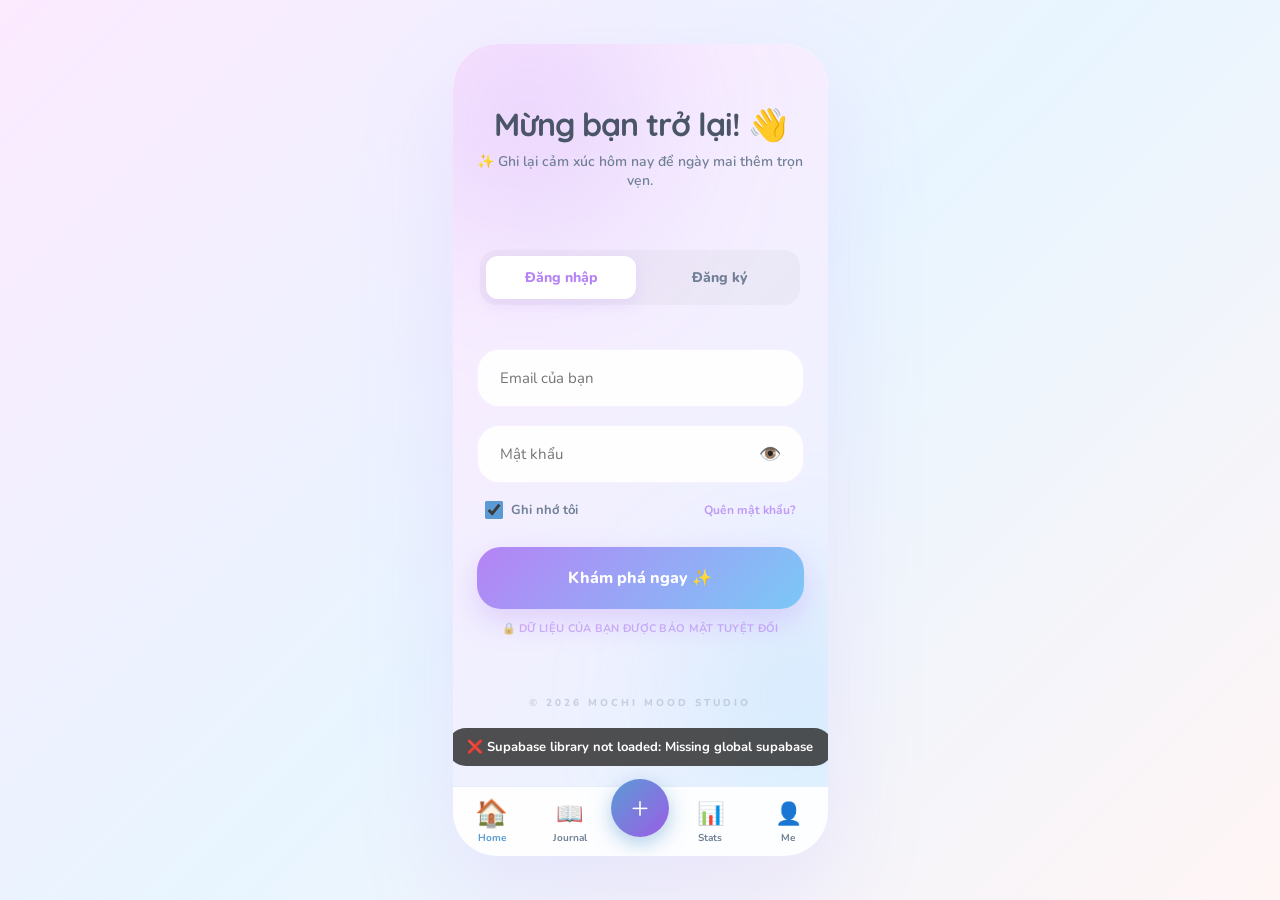
==== commit a8faeb62: "feat: add Vercel Analytics and Speed Insights script tags" ====
--- a/index.html
+++ b/index.html
@@ -28,6 +28,14 @@
   <meta name="theme-color" content="#b583f5" />
   <link rel="apple-touch-icon" href="icon.png" />
   <link rel="icon" type="image/png" href="icon.png" />
+
+  <!-- Vercel Web Analytics & Speed Insights -->
+  <script>
+    window.va = window.va || function () { (window.vaq = window.vaq || []).push(arguments); };
+    window.si = window.si || function () { (window.siq = window.siq || []).push(arguments); };
+  </script>
+  <script defer src="/_vercel/insights/script.js"></script>
+  <script defer src="/_vercel/speed-insights/script.js"></script>
 </head>
 <body>
   <!-- Desktop wrapper -->
